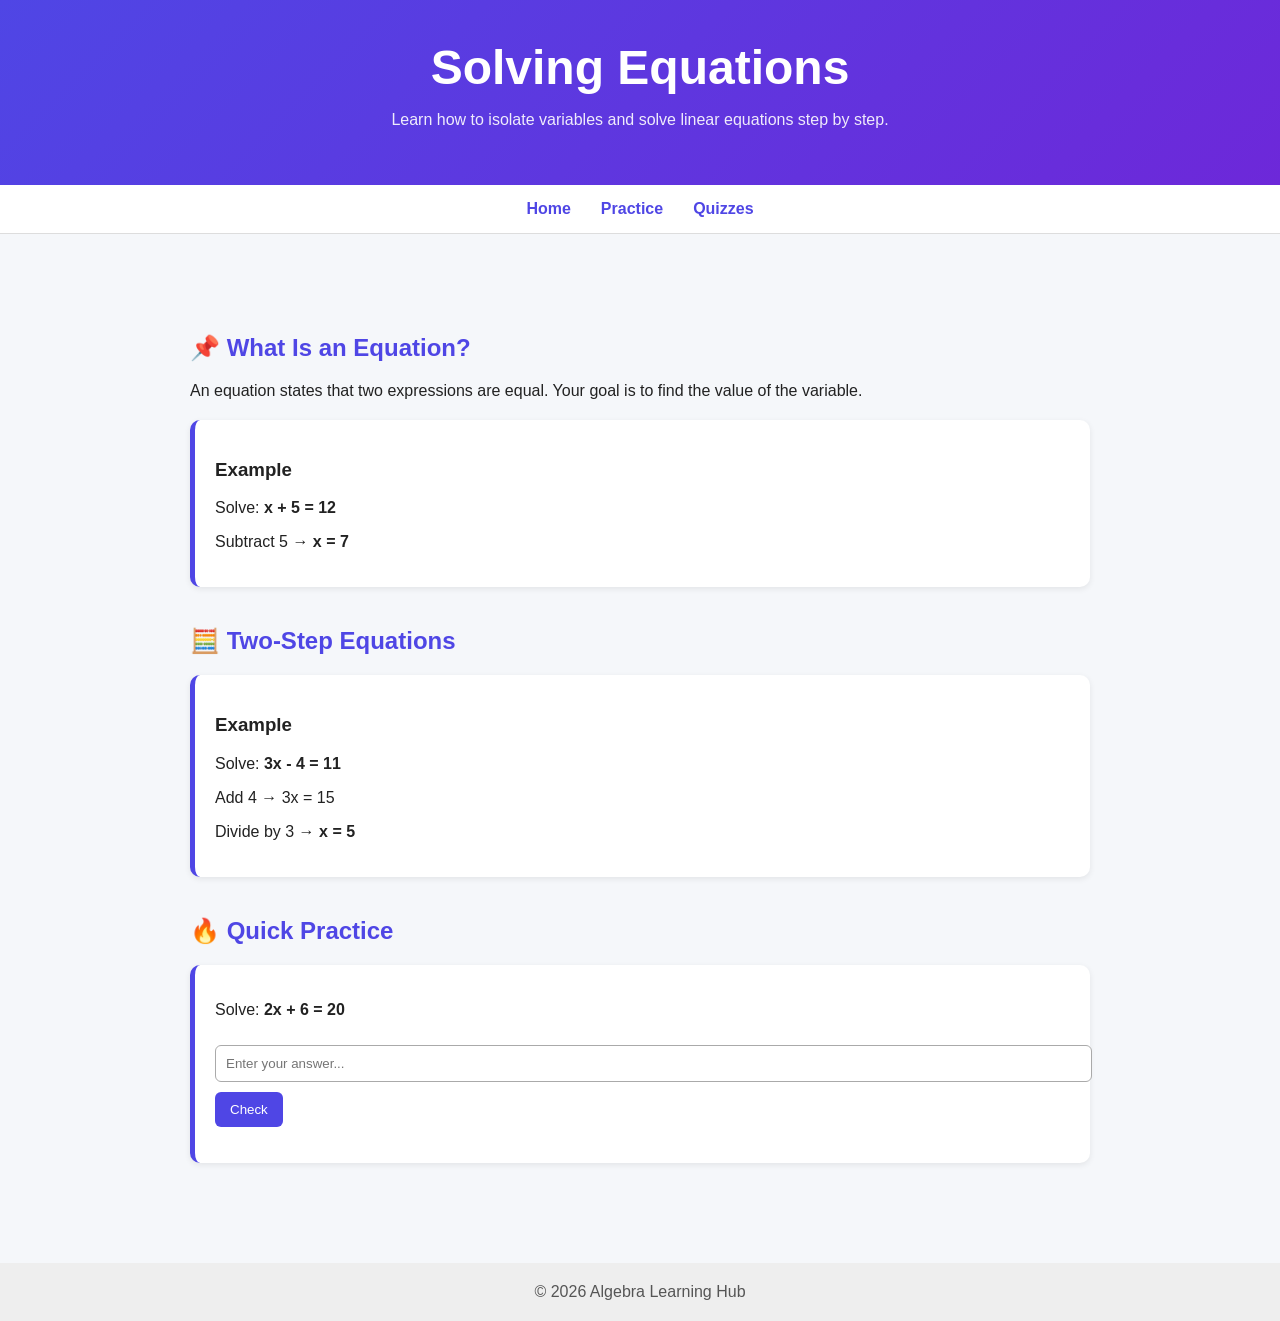
==== equations.html @ f6773b69 "Create equations.html" ====
<!DOCTYPE html>
<html lang="en">
<head>
    <meta charset="UTF-8">
    <meta name="viewport" content="width=device-width, initial-scale=1.0">
    <title>Solving Equations</title>
    <link rel="stylesheet" href="../style.css">
</head>

<body>

<header class="hero small-hero">
    <h1>Solving Equations</h1>
    <p>Learn how to isolate variables and solve linear equations step by step.</p>
</header>

<nav>
    <a href="../index.html">Home</a>
    <a href="../practice/practice.html">Practice</a>
    <a href="../practice/quizzes.html">Quizzes</a>
</nav>

<div class="container">

    <h2>📌 What Is an Equation?</h2>
    <p>An equation states that two expressions are equal. Your goal is to find the value of the variable.</p>

    <div class="example-box">
        <h3>Example</h3>
        <p>Solve: <strong>x + 5 = 12</strong></p>
        <p>Subtract 5 → <strong>x = 7</strong></p>
    </div>

    <h2>🧮 Two-Step Equations</h2>
    <div class="example-box">
        <h3>Example</h3>
        <p>Solve: <strong>3x - 4 = 11</strong></p>
        <p>Add 4 → 3x = 15</p>
        <p>Divide by 3 → <strong>x = 5</strong></p>
    </div>

    <h2>🔥 Quick Practice</h2>
    <div class="try-box">
        <p>Solve: <strong>2x + 6 = 20</strong></p>
        <input id="eq1" placeholder="Enter your answer...">
        <button class="btn" onclick="check('eq1', 7, 'eqr1')">Check</button>
        <p id="eqr1" class="result"></p>
    </div>

</div>

<footer>
    © 2026 Algebra Learning Hub
</footer>

<script src="../script.js"></script>
</body>
</html>
---- style.css ----
/* Global */
body {
    margin: 0;
    font-family: "Segoe UI", sans-serif;
    background: #f5f7fa;
    color: #222;
}

/* Header */
header {
    background: linear-gradient(135deg, #4f46e5, #6d28d9);
    padding: 40px 20px;
    text-align: center;
    color: white;
}

header h1 {
    margin: 0;
    font-size: 3rem;
}

header p {
    opacity: 0.9;
}

/* Navigation */
nav {
    background: white;
    padding: 15px 20px;
    display: flex;
    justify-content: center;
    gap: 30px;
    border-bottom: 1px solid #ddd;
}

nav a {
    text-decoration: none;
    color: #4f46e5;
    font-weight: bold;
}

/* Layout */
.container {
    max-width: 900px;
    margin: 40px auto;
    padding: 20px;
}

h2 {
    color: #4f46e5;
    margin-top: 40px;
}

/* Cards */
.example-box,
.try-box {
    background: white;
    padding: 20px;
    border-radius: 10px;
    margin: 20px 0;
    border-left: 5px solid #4f46e5;
    box-shadow: 0 2px 6px rgba(0,0,0,0.08);
}

/* Inputs */
.try-box input {
    width: 100%;
    padding: 10px;
    margin-top: 10px;
    border-radius: 6px;
    border: 1px solid #aaa;
}

/* Buttons */
.btn {
    margin-top: 10px;
    padding: 10px 15px;
    background: #4f46e5;
    color: white;
    border: none;
    border-radius: 6px;
    cursor: pointer;
}

.btn:hover {
    background: #4338ca;
}

/* Result text */
.result {
    font-weight: bold;
    margin-top: 10px;
}

/* Footer */
footer {
    margin-top: 60px;
    padding: 20px;
    text-align: center;
    background: #eee;
    color: #555;
}
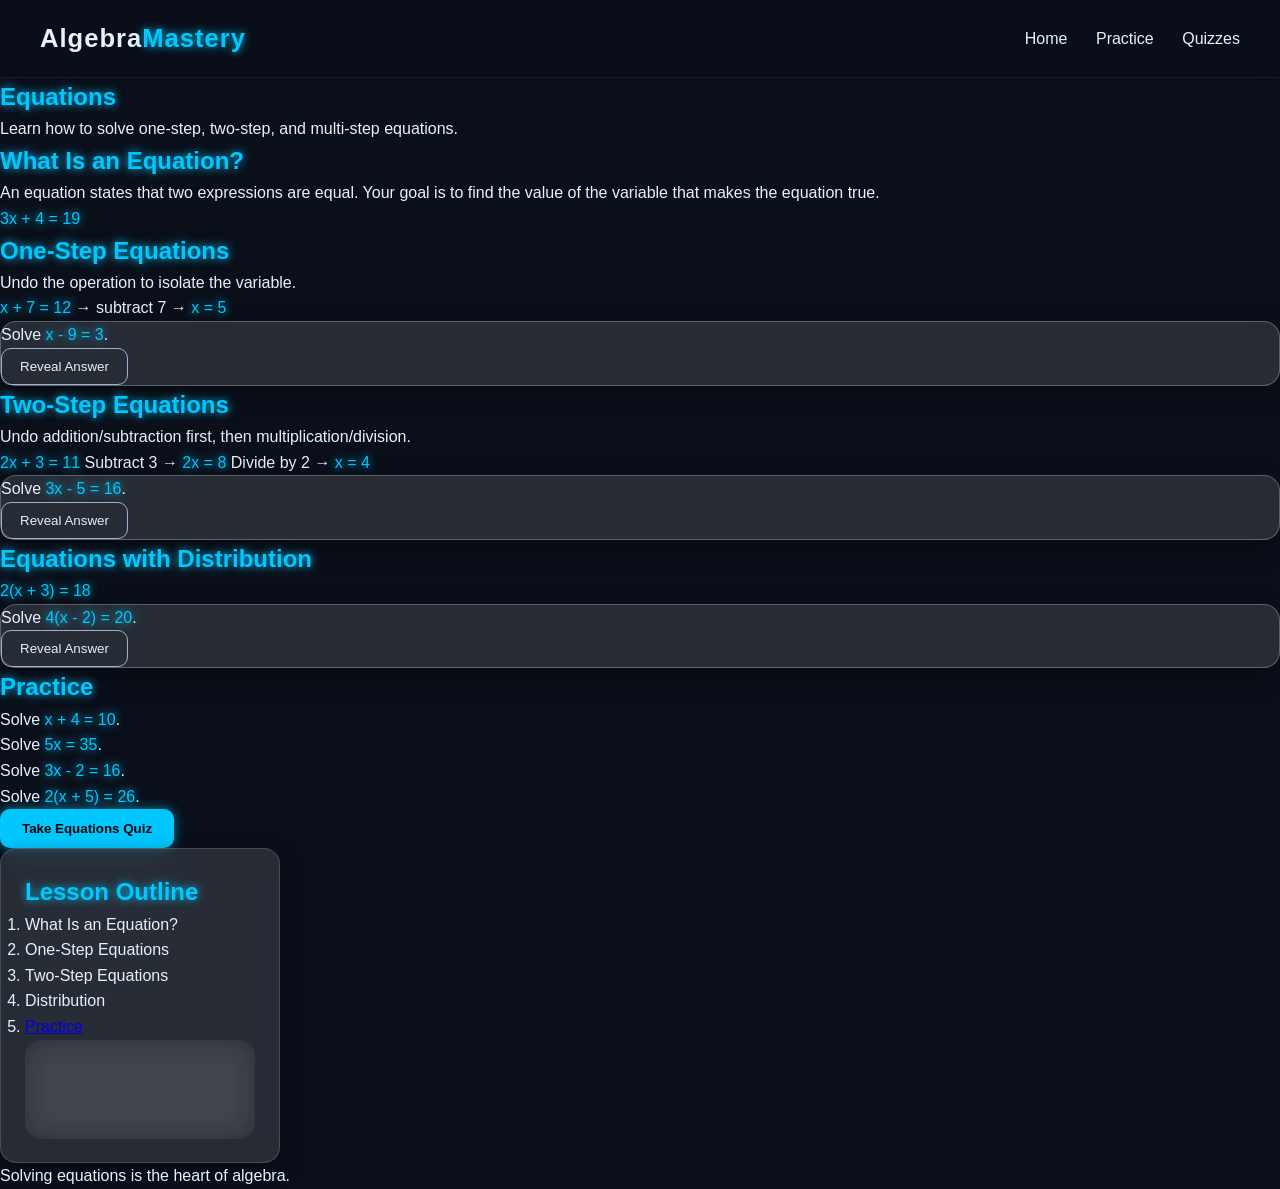
==== commit a1410153: "Update equations.html" ====
--- a/equations.html
+++ b/equations.html
@@ -3,56 +3,153 @@
 <head>
     <meta charset="UTF-8">
     <meta name="viewport" content="width=device-width, initial-scale=1.0">
-    <title>Solving Equations</title>
-    <link rel="stylesheet" href="../style.css">
+    <title>Algebra Mastery | Equations</title>
+    <link rel="stylesheet" href="style.css">
+    <script src="script.js" defer></script>
 </head>
 
 <body>
 
-<header class="hero small-hero">
-    <h1>Solving Equations</h1>
-    <p>Learn how to isolate variables and solve linear equations step by step.</p>
+<header class="top-nav fade-in">
+    <div class="logo">Algebra<span>Mastery</span></div>
+    <nav class="nav-links">
+        <a href="index.html">Home</a>
+        <a href="practice.html">Practice</a>
+        <a href="quizzes.html">Quizzes</a>
+    </nav>
 </header>
 
-<nav>
-    <a href="../index.html">Home</a>
-    <a href="../practice/practice.html">Practice</a>
-    <a href="../practice/quizzes.html">Quizzes</a>
-</nav>
+<main class="layout-two-column fade-in-up">
 
-<div class="container">
+    <!-- MAIN LESSON CONTENT -->
+    <section class="content-area">
 
-    <h2>📌 What Is an Equation?</h2>
-    <p>An equation states that two expressions are equal. Your goal is to find the value of the variable.</p>
+        <header class="section-header">
+            <h1 class="neon">Equations</h1>
+            <p>Learn how to solve one-step, two-step, and multi-step equations.</p>
+        </header>
 
-    <div class="example-box">
-        <h3>Example</h3>
-        <p>Solve: <strong>x + 5 = 12</strong></p>
-        <p>Subtract 5 → <strong>x = 7</strong></p>
-    </div>
+        <!-- SECTION 1 -->
+        <section class="lesson-section fade-in">
+            <h2 class="neon">What Is an Equation?</h2>
+            <p>
+                An equation states that two expressions are equal.  
+                Your goal is to find the value of the variable that makes the equation true.
+            </p>
 
-    <h2>🧮 Two-Step Equations</h2>
-    <div class="example-box">
-        <h3>Example</h3>
-        <p>Solve: <strong>3x - 4 = 11</strong></p>
-        <p>Add 4 → 3x = 15</p>
-        <p>Divide by 3 → <strong>x = 5</strong></p>
-    </div>
+            <p class="example">
+                <span class="neon">3x + 4 = 19</span>
+            </p>
+        </section>
 
-    <h2>🔥 Quick Practice</h2>
-    <div class="try-box">
-        <p>Solve: <strong>2x + 6 = 20</strong></p>
-        <input id="eq1" placeholder="Enter your answer...">
-        <button class="btn" onclick="check('eq1', 7, 'eqr1')">Check</button>
-        <p id="eqr1" class="result"></p>
-    </div>
+        <!-- SECTION 2 -->
+        <section class="lesson-section fade-in">
+            <h2 class="neon">One-Step Equations</h2>
+            <p>Undo the operation to isolate the variable.</p>
 
-</div>
+            <p class="example">
+                <span class="neon">x + 7 = 12</span> → subtract 7 → <span class="neon">x = 5</span>
+            </p>
 
-<footer>
-    © 2026 Algebra Learning Hub
+            <div class="interactive-example glass slide-up">
+                <p>Solve <span class="neon">x - 9 = 3</span>.</p>
+
+                <button class="btn-outline" data-reveal="eq-one-1">Reveal Answer</button>
+
+                <p id="eq-one-1" class="answer hidden">
+                    Add 9 to both sides → <span class="neon">x = 12</span>
+                </p>
+            </div>
+        </section>
+
+        <!-- SECTION 3 -->
+        <section class="lesson-section fade-in">
+            <h2 class="neon">Two-Step Equations</h2>
+            <p>Undo addition/subtraction first, then multiplication/division.</p>
+
+            <p class="example">
+                <span class="neon">2x + 3 = 11</span>  
+                Subtract 3 → <span class="neon">2x = 8</span>  
+                Divide by 2 → <span class="neon">x = 4</span>
+            </p>
+
+            <div class="interactive-example glass slide-up">
+                <p>Solve <span class="neon">3x - 5 = 16</span>.</p>
+
+                <button class="btn-outline" data-reveal="eq-two-1">Reveal Answer</button>
+
+                <p id="eq-two-1" class="answer hidden">
+                    Add 5 → <span class="neon">3x = 21</span><br>
+                    Divide by 3 → <span class="neon">x = 7</span>
+                </p>
+            </div>
+        </section>
+
+        <!-- SECTION 4 -->
+        <section class="lesson-section fade-in">
+            <h2 class="neon">Equations with Distribution</h2>
+
+            <p class="example">
+                <span class="neon">2(x + 3) = 18</span>
+            </p>
+
+            <div class="interactive-example glass slide-up">
+                <p>Solve <span class="neon">4(x - 2) = 20</span>.</p>
+
+                <button class="btn-outline" data-reveal="eq-dist-1">Reveal Answer</button>
+
+                <p id="eq-dist-1" class="answer hidden">
+                    Distribute: <span class="neon">4x - 8 = 20</span><br>
+                    Add 8 → <span class="neon">4x = 28</span><br>
+                    Divide by 4 → <span class="neon">x = 7</span>
+                </p>
+            </div>
+        </section>
+
+        <!-- PRACTICE -->
+        <section id="practice" class="lesson-section fade-in">
+            <h2 class="neon">Practice</h2>
+
+            <ol class="practice-list">
+                <li>Solve <span class="neon">x + 4 = 10</span>.</li>
+                <li>Solve <span class="neon">5x = 35</span>.</li>
+                <li>Solve <span class="neon">3x - 2 = 16</span>.</li>
+                <li>Solve <span class="neon">2(x + 5) = 26</span>.</li>
+            </ol>
+
+            <button class="btn-primary" onclick="location.href='quizzes.html'">
+                Take Equations Quiz
+            </button>
+        </section>
+
+    </section>
+
+    <!-- SIDEBAR -->
+    <aside class="sidebar glass slide-in-right">
+        <h2 class="neon">Lesson Outline</h2>
+
+        <ol class="outline-list">
+            <li>What Is an Equation?</li>
+            <li>One-Step Equations</li>
+            <li>Two-Step Equations</li>
+            <li>Distribution</li>
+            <li><a href="#practice">Practice</a></li>
+        </ol>
+
+        <div class="sidebar-card glass">
+            <h3>Next Topic</h3>
+            <p>Move on to Inequalities.</p>
+            <button class="btn-secondary" onclick="location.href='inequalities.html'">
+                Go to Inequalities
+            </button>
+        </div>
+    </aside>
+
+</main>
+
+<footer class="site-footer fade-in">
+    <p>Solving equations is the heart of algebra.</p>
 </footer>
 
-<script src="../script.js"></script>
 </body>
 </html>
--- a/style.css
+++ b/style.css
@@ -1,102 +1,340 @@
-/* Global */
+/* ============================================================
+   FUTURISTIC NEON + GLASSMORPHISM DESIGN SYSTEM
+   Electric Blue / Cyan Theme
+   Global Stylesheet for Algebra Mastery Platform
+   ============================================================ */
+
+/* ------------------------------
+   Root Variables
+------------------------------ */
+:root {
+    --bg-dark: #0a0f1a;
+    --bg-card: rgba(255, 255, 255, 0.08);
+    --bg-glass: rgba(255, 255, 255, 0.12);
+    --bg-glass-strong: rgba(255, 255, 255, 0.18);
+
+    --border-glass: rgba(255, 255, 255, 0.25);
+
+    --text-light: #e6f1ff;
+    --text-muted: #9bb3d1;
+
+    --neon-blue: #00c8ff;
+    --neon-cyan: #00eaff;
+    --neon-purple: #7a5cff;
+
+    --radius: 16px;
+    --radius-small: 10px;
+
+    --shadow-neon: 0 0 20px rgba(0, 200, 255, 0.4);
+    --shadow-card: 0 8px 25px rgba(0, 0, 0, 0.35);
+
+    --transition-fast: 0.25s ease;
+    --transition-medium: 0.45s ease;
+}
+
+/* ------------------------------
+   Global Reset
+------------------------------ */
+* {
+    margin: 0;
+    padding: 0;
+    box-sizing: border-box;
+}
+
+html {
+    scroll-behavior: smooth;
+}
+
 body {
-    margin: 0;
-    font-family: "Segoe UI", sans-serif;
-    background: #f5f7fa;
-    color: #222;
-}
-
-/* Header */
-header {
-    background: linear-gradient(135deg, #4f46e5, #6d28d9);
-    padding: 40px 20px;
-    text-align: center;
-    color: white;
-}
-
-header h1 {
-    margin: 0;
-    font-size: 3rem;
-}
-
-header p {
-    opacity: 0.9;
-}
-
-/* Navigation */
-nav {
-    background: white;
-    padding: 15px 20px;
+    background: var(--bg-dark);
+    color: var(--text-light);
+    font-family: "Inter", sans-serif;
+    line-height: 1.6;
+    overflow-x: hidden;
+}
+
+/* ------------------------------
+   Glassmorphism Utilities
+------------------------------ */
+.glass {
+    background: var(--bg-glass);
+    backdrop-filter: blur(14px);
+    border: 1px solid var(--border-glass);
+    border-radius: var(--radius);
+    box-shadow: var(--shadow-card);
+}
+
+.glass-strong {
+    background: var(--bg-glass-strong);
+    backdrop-filter: blur(20px);
+    border: 1px solid var(--border-glass);
+    border-radius: var(--radius);
+}
+
+/* ------------------------------
+   Neon Glow Utilities
+------------------------------ */
+.neon {
+    color: var(--neon-blue);
+    text-shadow: 0 0 10px var(--neon-blue);
+}
+
+.glow-border {
+    border: 1px solid var(--neon-blue);
+    box-shadow: 0 0 12px rgba(0, 200, 255, 0.5);
+}
+
+/* ------------------------------
+   Top Navigation
+------------------------------ */
+.top-nav {
+    position: sticky;
+    top: 0;
+    z-index: 1000;
+    padding: 18px 40px;
+    display: flex;
+    justify-content: space-between;
+    align-items: center;
+    background: rgba(10, 15, 26, 0.65);
+    backdrop-filter: blur(12px);
+    border-bottom: 1px solid rgba(255, 255, 255, 0.08);
+}
+
+.logo {
+    font-size: 1.6rem;
+    font-weight: 700;
+    letter-spacing: 1px;
+}
+
+.logo span {
+    color: var(--neon-blue);
+    text-shadow: 0 0 8px var(--neon-blue);
+}
+
+.nav-links a {
+    margin-left: 24px;
+    color: var(--text-light);
+    text-decoration: none;
+    font-weight: 500;
+    transition: var(--transition-fast);
+}
+
+.nav-links a:hover,
+.nav-links .active {
+    color: var(--neon-blue);
+    text-shadow: 0 0 8px var(--neon-blue);
+}
+
+/* ------------------------------
+   Buttons
+------------------------------ */
+.btn-primary {
+    background: var(--neon-blue);
+    color: #000;
+    padding: 12px 22px;
+    border-radius: var(--radius-small);
+    border: none;
+    cursor: pointer;
+    font-weight: 600;
+    transition: var(--transition-medium);
+    box-shadow: 0 0 12px rgba(0, 200, 255, 0.6);
+}
+
+.btn-primary:hover {
+    transform: translateY(-3px);
+    box-shadow: 0 0 18px rgba(0, 200, 255, 0.9);
+}
+
+.btn-secondary {
+    background: transparent;
+    border: 1px solid var(--neon-blue);
+    color: var(--neon-blue);
+    padding: 12px 22px;
+    border-radius: var(--radius-small);
+    cursor: pointer;
+    transition: var(--transition-medium);
+}
+
+.btn-secondary:hover {
+    background: var(--neon-blue);
+    color: #000;
+    box-shadow: 0 0 18px rgba(0, 200, 255, 0.9);
+}
+
+.btn-outline {
+    background: transparent;
+    border: 1px solid var(--text-muted);
+    color: var(--text-light);
+    padding: 10px 18px;
+    border-radius: var(--radius-small);
+    cursor: pointer;
+    transition: var(--transition-fast);
+}
+
+.btn-outline:hover {
+    border-color: var(--neon-blue);
+    color: var(--neon-blue);
+    text-shadow: 0 0 8px var(--neon-blue);
+}
+
+/* ------------------------------
+   Hero Section
+------------------------------ */
+.hero-section {
+    display: flex;
+    justify-content: space-between;
+    padding: 80px 60px;
+    gap: 40px;
+}
+
+.hero-title {
+    font-size: 3.2rem;
+    font-weight: 800;
+    margin-bottom: 20px;
+}
+
+.hero-subtitle {
+    font-size: 1.2rem;
+    color: var(--text-muted);
+    max-width: 550px;
+    margin-bottom: 30px;
+}
+
+.hero-actions {
+    display: flex;
+    gap: 20px;
+    margin-bottom: 30px;
+}
+
+.hero-meta span {
+    margin-right: 20px;
+    color: var(--neon-blue);
+}
+
+/* ------------------------------
+   Cards & Grids
+------------------------------ */
+.topics-grid,
+.practice-grid,
+.quiz-grid,
+.concept-grid,
+.steps-grid,
+.testimonial-grid {
+    display: grid;
+    gap: 28px;
+    grid-template-columns: repeat(auto-fit, minmax(260px, 1fr));
+}
+
+.topic-card,
+.practice-card,
+.quiz-card,
+.concept-card,
+.step-card,
+.testimonial-card {
+    padding: 24px;
+    border-radius: var(--radius);
+    background: var(--bg-card);
+    backdrop-filter: blur(12px);
+    border: 1px solid rgba(255, 255, 255, 0.12);
+    transition: var(--transition-medium);
+}
+
+.topic-card:hover,
+.practice-card:hover,
+.quiz-card:hover {
+    transform: translateY(-6px);
+    box-shadow: var(--shadow-neon);
+    border-color: var(--neon-blue);
+}
+
+/* ------------------------------
+   Sidebar
+------------------------------ */
+.sidebar {
+    width: 280px;
+    padding: 24px;
+    background: var(--bg-glass);
+    border-radius: var(--radius);
+    backdrop-filter: blur(14px);
+    border: 1px solid rgba(255, 255, 255, 0.15);
+}
+
+/* ------------------------------
+   Animations
+------------------------------ */
+.fade-in {
+    opacity: 0;
+    transform: translateY(10px);
+    animation: fadeIn 0.8s forwards;
+}
+
+.fade-in-up {
+    opacity: 0;
+    transform: translateY(20px);
+    animation: fadeUp 0.9s forwards;
+}
+
+.slide-up {
+    opacity: 0;
+    transform: translateY(30px);
+    animation: slideUp 0.9s forwards;
+}
+
+.slide-in-right {
+    opacity: 0;
+    transform: translateX(40px);
+    animation: slideRight 1s forwards;
+}
+
+.stagger > * {
+    opacity: 0;
+    animation: fadeUp 0.8s forwards;
+}
+
+.stagger > *:nth-child(1) { animation-delay: 0.1s; }
+.stagger > *:nth-child(2) { animation-delay: 0.2s; }
+.stagger > *:nth-child(3) { animation-delay: 0.3s; }
+.stagger > *:nth-child(4) { animation-delay: 0.4s; }
+.stagger > *:nth-child(5) { animation-delay: 0.5s; }
+
+@keyframes fadeIn {
+    to { opacity: 1; transform: translateY(0); }
+}
+
+@keyframes fadeUp {
+    to { opacity: 1; transform: translateY(0); }
+}
+
+@keyframes slideUp {
+    to { opacity: 1; transform: translateY(0); }
+}
+
+@keyframes slideRight {
+    to { opacity: 1; transform: translateX(0); }
+}
+
+/* ------------------------------
+   Quiz Modal
+------------------------------ */
+.quiz-overlay {
+    position: fixed;
+    inset: 0;
+    background: rgba(0, 0, 0, 0.65);
+    backdrop-filter: blur(10px);
     display: flex;
     justify-content: center;
-    gap: 30px;
-    border-bottom: 1px solid #ddd;
-}
-
-nav a {
-    text-decoration: none;
-    color: #4f46e5;
-    font-weight: bold;
-}
-
-/* Layout */
-.container {
-    max-width: 900px;
-    margin: 40px auto;
-    padding: 20px;
-}
-
-h2 {
-    color: #4f46e5;
-    margin-top: 40px;
-}
-
-/* Cards */
-.example-box,
-.try-box {
-    background: white;
-    padding: 20px;
-    border-radius: 10px;
-    margin: 20px 0;
-    border-left: 5px solid #4f46e5;
-    box-shadow: 0 2px 6px rgba(0,0,0,0.08);
-}
-
-/* Inputs */
-.try-box input {
-    width: 100%;
-    padding: 10px;
-    margin-top: 10px;
-    border-radius: 6px;
-    border: 1px solid #aaa;
-}
-
-/* Buttons */
-.btn {
-    margin-top: 10px;
-    padding: 10px 15px;
-    background: #4f46e5;
-    color: white;
-    border: none;
-    border-radius: 6px;
-    cursor: pointer;
-}
-
-.btn:hover {
-    background: #4338ca;
-}
-
-/* Result text */
-.result {
-    font-weight: bold;
-    margin-top: 10px;
-}
-
-/* Footer */
-footer {
-    margin-top: 60px;
-    padding: 20px;
-    text-align: center;
-    background: #eee;
-    color: #555;
-}
+    align-items: center;
+}
+
+.quiz-modal {
+    width: 600px;
+    padding: 30px;
+    border-radius: var(--radius);
+    background: var(--bg-glass-strong);
+    border: 1px solid var(--neon-blue);
+    box-shadow: var(--shadow-neon);
+}
+
+.hidden {
+    display: none;
+}
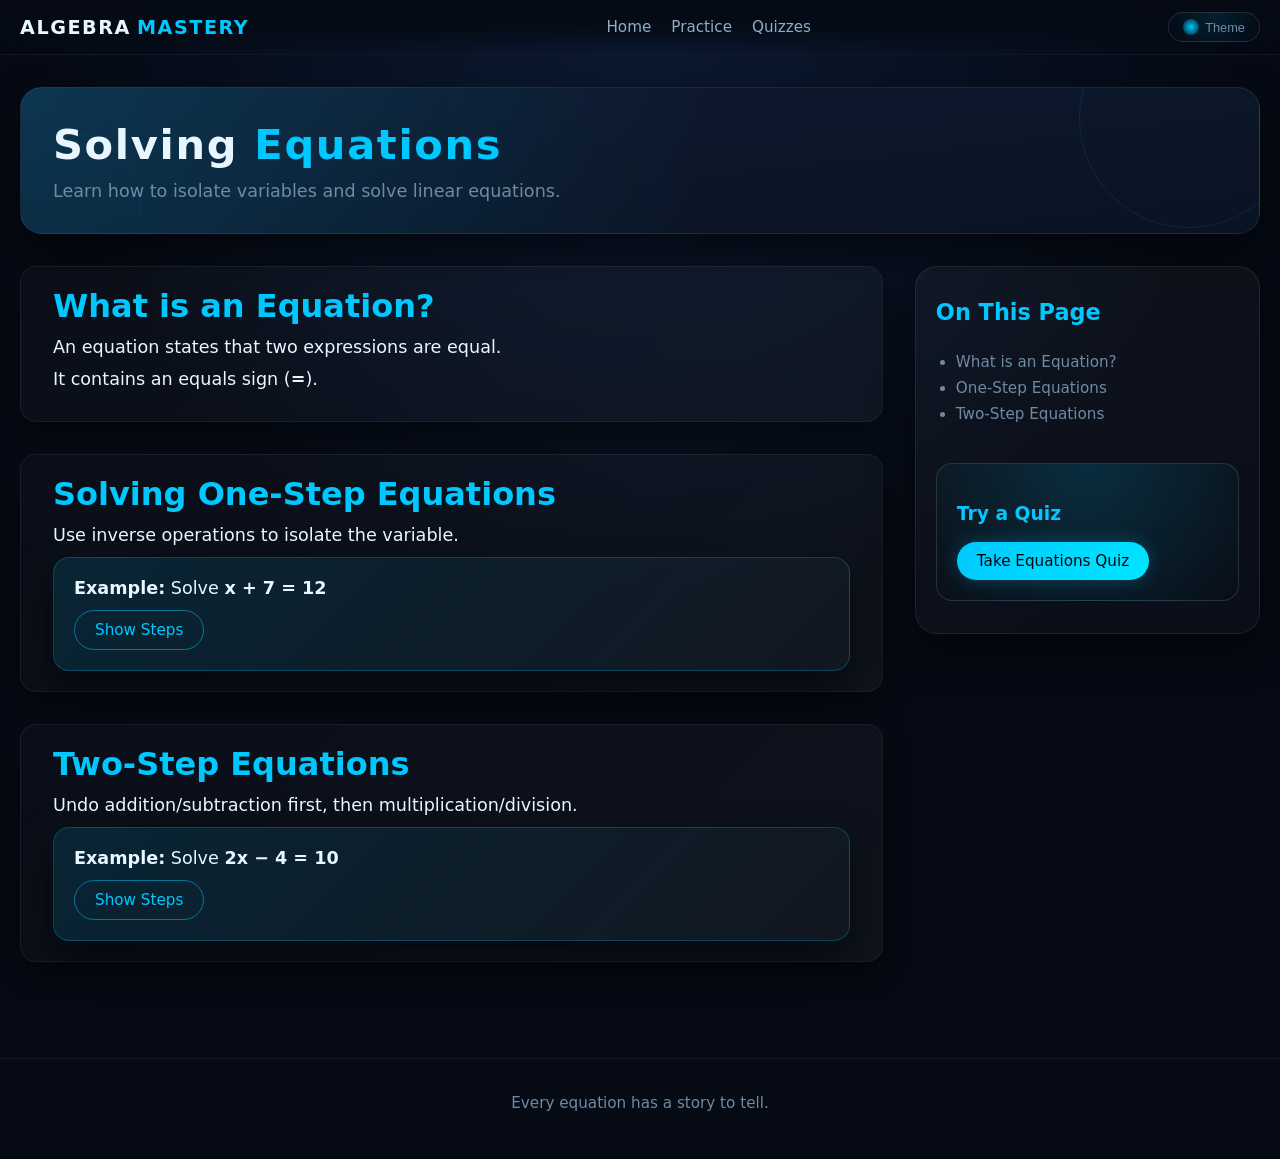
==== commit a125390c: "Update equations.html" ====
--- a/equations.html
+++ b/equations.html
@@ -1,155 +1,106 @@
 <!DOCTYPE html>
 <html lang="en">
 <head>
-    <meta charset="UTF-8">
-    <meta name="viewport" content="width=device-width, initial-scale=1.0">
-    <title>Algebra Mastery | Equations</title>
-    <link rel="stylesheet" href="style.css">
+    <meta charset="UTF-8" />
+    <meta name="viewport" content="width=device-width, initial-scale=1.0" />
+    <title>Equations | Algebra Mastery</title>
+    <link rel="stylesheet" href="style.css" />
     <script src="script.js" defer></script>
 </head>
 
 <body>
 
-<header class="top-nav fade-in">
-    <div class="logo">Algebra<span>Mastery</span></div>
-    <nav class="nav-links">
-        <a href="index.html">Home</a>
-        <a href="practice.html">Practice</a>
-        <a href="quizzes.html">Quizzes</a>
-    </nav>
+<header class="top-nav">
+    <div class="top-nav-inner">
+        <div class="logo">Algebra<span>Mastery</span></div>
+
+        <nav class="nav-links">
+            <a href="index.html">Home</a>
+            <a href="practice.html">Practice</a>
+            <a href="quizzes.html">Quizzes</a>
+        </nav>
+
+        <button class="theme-toggle">
+            <span class="theme-toggle-icon"></span>
+            Theme
+        </button>
+    </div>
 </header>
 
-<main class="layout-two-column fade-in-up">
+<div class="page-shell fade-in-up">
 
-    <!-- MAIN LESSON CONTENT -->
-    <section class="content-area">
+    <header class="section-header">
+        <h1>Solving <span class="neon">Equations</span></h1>
+        <p>Learn how to isolate variables and solve linear equations.</p>
+    </header>
 
-        <header class="section-header">
-            <h1 class="neon">Equations</h1>
-            <p>Learn how to solve one-step, two-step, and multi-step equations.</p>
-        </header>
+    <div class="layout-two-column">
 
-        <!-- SECTION 1 -->
-        <section class="lesson-section fade-in">
-            <h2 class="neon">What Is an Equation?</h2>
-            <p>
-                An equation states that two expressions are equal.  
-                Your goal is to find the value of the variable that makes the equation true.
-            </p>
+        <section class="content-area">
 
-            <p class="example">
-                <span class="neon">3x + 4 = 19</span>
-            </p>
+            <section class="lesson-section fade-in">
+                <h2 class="neon">What is an Equation?</h2>
+                <p>An equation states that two expressions are equal.</p>
+                <p>It contains an equals sign (<strong>=</strong>).</p>
+            </section>
+
+            <section class="lesson-section fade-in">
+                <h2 class="neon">Solving One‑Step Equations</h2>
+                <p>Use inverse operations to isolate the variable.</p>
+
+                <div class="interactive-example">
+                    <p><strong>Example:</strong> Solve <strong>x + 7 = 12</strong></p>
+                    <button class="btn-secondary" data-reveal="eq1">Show Steps</button>
+                    <p id="eq1" class="answer hidden">Subtract 7 → x = <strong>5</strong></p>
+                </div>
+            </section>
+
+            <section class="lesson-section fade-in">
+                <h2 class="neon">Two‑Step Equations</h2>
+                <p>Undo addition/subtraction first, then multiplication/division.</p>
+
+                <div class="interactive-example">
+                    <p><strong>Example:</strong> Solve <strong>2x − 4 = 10</strong></p>
+                    <button class="btn-secondary" data-reveal="eq2">Show Steps</button>
+                    <p id="eq2" class="answer hidden">Add 4 → 2x = 14 → divide by 2 → x = <strong>7</strong></p>
+                </div>
+            </section>
+
         </section>
 
-        <!-- SECTION 2 -->
-        <section class="lesson-section fade-in">
-            <h2 class="neon">One-Step Equations</h2>
-            <p>Undo the operation to isolate the variable.</p>
+        <aside class="sidebar slide-in-right">
+            <h2 class="neon">On This Page</h2>
+            <ul class="outline-list">
+                <li>What is an Equation?</li>
+                <li>One‑Step Equations</li>
+                <li>Two‑Step Equations</li>
+            </ul>
 
-            <p class="example">
-                <span class="neon">x + 7 = 12</span> → subtract 7 → <span class="neon">x = 5</span>
-            </p>
+            <div class="sidebar-card">
+                <h3 class="neon">Try a Quiz</h3>
+                <button class="btn-primary" onclick="quizEngine.startQuiz('equations')">
+                    Take Equations Quiz
+                </button>
+            </div>
+        </aside>
 
-            <div class="interactive-example glass slide-up">
-                <p>Solve <span class="neon">x - 9 = 3</span>.</p>
+    </div>
 
-                <button class="btn-outline" data-reveal="eq-one-1">Reveal Answer</button>
+</div>
 
-                <p id="eq-one-1" class="answer hidden">
-                    Add 9 to both sides → <span class="neon">x = 12</span>
-                </p>
-            </div>
-        </section>
+<footer class="site-footer">
+    <p>Every equation has a story to tell.</p>
+</footer>
 
-        <!-- SECTION 3 -->
-        <section class="lesson-section fade-in">
-            <h2 class="neon">Two-Step Equations</h2>
-            <p>Undo addition/subtraction first, then multiplication/division.</p>
-
-            <p class="example">
-                <span class="neon">2x + 3 = 11</span>  
-                Subtract 3 → <span class="neon">2x = 8</span>  
-                Divide by 2 → <span class="neon">x = 4</span>
-            </p>
-
-            <div class="interactive-example glass slide-up">
-                <p>Solve <span class="neon">3x - 5 = 16</span>.</p>
-
-                <button class="btn-outline" data-reveal="eq-two-1">Reveal Answer</button>
-
-                <p id="eq-two-1" class="answer hidden">
-                    Add 5 → <span class="neon">3x = 21</span><br>
-                    Divide by 3 → <span class="neon">x = 7</span>
-                </p>
-            </div>
-        </section>
-
-        <!-- SECTION 4 -->
-        <section class="lesson-section fade-in">
-            <h2 class="neon">Equations with Distribution</h2>
-
-            <p class="example">
-                <span class="neon">2(x + 3) = 18</span>
-            </p>
-
-            <div class="interactive-example glass slide-up">
-                <p>Solve <span class="neon">4(x - 2) = 20</span>.</p>
-
-                <button class="btn-outline" data-reveal="eq-dist-1">Reveal Answer</button>
-
-                <p id="eq-dist-1" class="answer hidden">
-                    Distribute: <span class="neon">4x - 8 = 20</span><br>
-                    Add 8 → <span class="neon">4x = 28</span><br>
-                    Divide by 4 → <span class="neon">x = 7</span>
-                </p>
-            </div>
-        </section>
-
-        <!-- PRACTICE -->
-        <section id="practice" class="lesson-section fade-in">
-            <h2 class="neon">Practice</h2>
-
-            <ol class="practice-list">
-                <li>Solve <span class="neon">x + 4 = 10</span>.</li>
-                <li>Solve <span class="neon">5x = 35</span>.</li>
-                <li>Solve <span class="neon">3x - 2 = 16</span>.</li>
-                <li>Solve <span class="neon">2(x + 5) = 26</span>.</li>
-            </ol>
-
-            <button class="btn-primary" onclick="location.href='quizzes.html'">
-                Take Equations Quiz
-            </button>
-        </section>
-
-    </section>
-
-    <!-- SIDEBAR -->
-    <aside class="sidebar glass slide-in-right">
-        <h2 class="neon">Lesson Outline</h2>
-
-        <ol class="outline-list">
-            <li>What Is an Equation?</li>
-            <li>One-Step Equations</li>
-            <li>Two-Step Equations</li>
-            <li>Distribution</li>
-            <li><a href="#practice">Practice</a></li>
-        </ol>
-
-        <div class="sidebar-card glass">
-            <h3>Next Topic</h3>
-            <p>Move on to Inequalities.</p>
-            <button class="btn-secondary" onclick="location.href='inequalities.html'">
-                Go to Inequalities
-            </button>
+<div class="modal-backdrop">
+    <div class="modal">
+        <div class="modal-header">
+            <h3 class="modal-title">Quiz</h3>
+            <button class="modal-close">✕</button>
         </div>
-    </aside>
-
-</main>
-
-<footer class="site-footer fade-in">
-    <p>Solving equations is the heart of algebra.</p>
-</footer>
+        <div class="modal-body"></div>
+    </div>
+</div>
 
 </body>
 </html>
--- a/style.css
+++ b/style.css
@@ -1,43 +1,94 @@
-/* ============================================================
-   FUTURISTIC NEON + GLASSMORPHISM DESIGN SYSTEM
-   Electric Blue / Cyan Theme
-   Global Stylesheet for Algebra Mastery Platform
-   ============================================================ */
-
-/* ------------------------------
-   Root Variables
+/* =========================================================
+   Algebra Mastery – Futuristic Dual-Theme Design System
+   - Dark mode default
+   - Light mode via .theme-light on <body>
+   - Fixed-width layout
+   - Subtle neon glow
+   ========================================================= */
+
+/* ------------------------------
+   Root Tokens
 ------------------------------ */
 :root {
-    --bg-dark: #0a0f1a;
-    --bg-card: rgba(255, 255, 255, 0.08);
-    --bg-glass: rgba(255, 255, 255, 0.12);
-    --bg-glass-strong: rgba(255, 255, 255, 0.18);
-
-    --border-glass: rgba(255, 255, 255, 0.25);
-
-    --text-light: #e6f1ff;
-    --text-muted: #9bb3d1;
-
-    --neon-blue: #00c8ff;
-    --neon-cyan: #00eaff;
-    --neon-purple: #7a5cff;
-
-    --radius: 16px;
-    --radius-small: 10px;
-
-    --shadow-neon: 0 0 20px rgba(0, 200, 255, 0.4);
-    --shadow-card: 0 8px 25px rgba(0, 0, 0, 0.35);
-
-    --transition-fast: 0.25s ease;
-    --transition-medium: 0.45s ease;
-}
-
-/* ------------------------------
-   Global Reset
------------------------------- */
-* {
-    margin: 0;
-    padding: 0;
+    /* Layout */
+    --max-width: 1280px;
+    --radius-sm: 10px;
+    --radius-md: 16px;
+    --radius-lg: 22px;
+    --border-subtle: 1px solid rgba(255, 255, 255, 0.08);
+
+    /* Spacing scale */
+    --space-2xs: 4px;
+    --space-xs: 8px;
+    --space-sm: 12px;
+    --space-md: 20px;
+    --space-lg: 32px;
+    --space-xl: 48px;
+    --space-2xl: 72px;
+
+    /* Typography scale */
+    --text-2xl: 2.6rem;
+    --text-xl: 2rem;
+    --text-lg: 1.4rem;
+    --text-md: 1.1rem;
+    --text-sm: 0.95rem;
+
+    --font-sans: system-ui, -apple-system, BlinkMacSystemFont, "SF Pro Text",
+        "Segoe UI", sans-serif;
+
+    /* Dark theme (default) */
+    --bg-main: #050a14;
+    --bg-elevated: #0a1324;
+    --bg-soft: #0f1a30;
+
+    --glass-1: rgba(255, 255, 255, 0.06);
+    --glass-2: rgba(255, 255, 255, 0.12);
+
+    --neon-primary: #00c8ff;
+    --neon-secondary: #00e5ff;
+
+    --text-primary: #e8f7ff;
+    --text-muted: #8faec4;
+    --text-soft: #6f8aa4;
+
+    --border-glass: rgba(255, 255, 255, 0.16);
+
+    --shadow-soft: 0 18px 40px rgba(0, 0, 0, 0.55);
+    --shadow-subtle-neon: 0 0 18px rgba(0, 200, 255, 0.25);
+
+    /* Transitions */
+    --transition-fast: 150ms ease-out;
+    --transition-med: 220ms ease-out;
+    --transition-slow: 320ms ease-out;
+}
+
+/* ------------------------------
+   Light Theme Override
+------------------------------ */
+body.theme-light {
+    --bg-main: #f6fbff;
+    --bg-elevated: #ffffff;
+    --bg-soft: #edf4ff;
+
+    --glass-1: rgba(0, 0, 0, 0.04);
+    --glass-2: rgba(0, 0, 0, 0.08);
+
+    --text-primary: #0a1a2f;
+    --text-muted: #5c7a99;
+    --text-soft: #7a93b0;
+
+    --border-glass: rgba(0, 0, 0, 0.08);
+
+    --shadow-soft: 0 18px 40px rgba(0, 0, 0, 0.12);
+    --shadow-subtle-neon: 0 0 16px rgba(0, 200, 255, 0.18);
+}
+
+/* ------------------------------
+   Global Reset & Base
+------------------------------ */
+*,
+*::before,
+*::after {
     box-sizing: border-box;
 }
 
@@ -46,42 +97,56 @@
 }
 
 body {
-    background: var(--bg-dark);
-    color: var(--text-light);
-    font-family: "Inter", sans-serif;
-    line-height: 1.6;
-    overflow-x: hidden;
-}
-
-/* ------------------------------
-   Glassmorphism Utilities
------------------------------- */
-.glass {
-    background: var(--bg-glass);
-    backdrop-filter: blur(14px);
-    border: 1px solid var(--border-glass);
-    border-radius: var(--radius);
-    box-shadow: var(--shadow-card);
-}
-
-.glass-strong {
-    background: var(--bg-glass-strong);
-    backdrop-filter: blur(20px);
-    border: 1px solid var(--border-glass);
-    border-radius: var(--radius);
-}
-
-/* ------------------------------
-   Neon Glow Utilities
------------------------------- */
-.neon {
-    color: var(--neon-blue);
-    text-shadow: 0 0 10px var(--neon-blue);
-}
-
-.glow-border {
-    border: 1px solid var(--neon-blue);
-    box-shadow: 0 0 12px rgba(0, 200, 255, 0.5);
+    margin: 0;
+    min-height: 100vh;
+    font-family: var(--font-sans);
+    background: radial-gradient(circle at top, #0b1a33 0, var(--bg-main) 45%);
+    color: var(--text-primary);
+    -webkit-font-smoothing: antialiased;
+}
+
+/* Scrollbar (subtle) */
+body::-webkit-scrollbar {
+    width: 8px;
+}
+body::-webkit-scrollbar-track {
+    background: transparent;
+}
+body::-webkit-scrollbar-thumb {
+    background: linear-gradient(var(--neon-primary), var(--neon-secondary));
+    border-radius: 999px;
+}
+
+/* Links */
+a {
+    color: var(--neon-primary);
+    text-decoration: none;
+    transition: color var(--transition-fast), opacity var(--transition-fast);
+}
+a:hover {
+    color: var(--neon-secondary);
+}
+
+/* ------------------------------
+   Layout Containers
+------------------------------ */
+.page-shell {
+    max-width: var(--max-width);
+    margin: 0 auto;
+    padding: var(--space-lg) var(--space-md) var(--space-xl);
+}
+
+.layout-two-column {
+    display: grid;
+    grid-template-columns: minmax(0, 3fr) minmax(260px, 1.2fr);
+    gap: var(--space-lg);
+    align-items: flex-start;
+}
+
+@media (max-width: 960px) {
+    .layout-two-column {
+        grid-template-columns: minmax(0, 1fr);
+    }
 }
 
 /* ------------------------------
@@ -90,173 +155,411 @@
 .top-nav {
     position: sticky;
     top: 0;
-    z-index: 1000;
-    padding: 18px 40px;
+    z-index: 40;
+    backdrop-filter: blur(18px);
+    background: linear-gradient(
+        to bottom,
+        rgba(5, 10, 20, 0.96),
+        rgba(5, 10, 20, 0.88),
+        transparent
+    );
+    border-bottom: 1px solid rgba(255, 255, 255, 0.06);
+}
+
+.top-nav-inner {
+    max-width: var(--max-width);
+    margin: 0 auto;
+    padding: var(--space-sm) var(--space-md);
+    display: flex;
+    align-items: center;
+    justify-content: space-between;
+    gap: var(--space-md);
+}
+
+.logo {
+    font-size: 1.2rem;
+    font-weight: 600;
+    letter-spacing: 0.08em;
+    text-transform: uppercase;
+    color: var(--text-primary);
+    display: flex;
+    align-items: center;
+    gap: 6px;
+}
+.logo span {
+    color: var(--neon-primary);
+}
+
+.nav-links {
+    display: flex;
+    align-items: center;
+    gap: var(--space-md);
+    font-size: var(--text-sm);
+}
+.nav-links a {
+    color: var(--text-muted);
+    padding: 6px 0;
+    position: relative;
+}
+.nav-links a::after {
+    content: "";
+    position: absolute;
+    left: 0;
+    bottom: -4px;
+    width: 0;
+    height: 2px;
+    border-radius: 999px;
+    background: linear-gradient(
+        90deg,
+        var(--neon-primary),
+        var(--neon-secondary)
+    );
+    transition: width var(--transition-med);
+}
+.nav-links a:hover {
+    color: var(--text-primary);
+}
+.nav-links a:hover::after {
+    width: 100%;
+}
+
+/* Theme toggle button */
+.theme-toggle {
+    border-radius: 999px;
+    border: 1px solid rgba(255, 255, 255, 0.12);
+    background: radial-gradient(circle at top, rgba(0, 200, 255, 0.12), transparent);
+    color: var(--text-soft);
+    padding: 6px 14px;
+    font-size: 0.8rem;
+    display: inline-flex;
+    align-items: center;
+    gap: 6px;
+    cursor: pointer;
+    transition: background var(--transition-fast), border-color var(--transition-fast),
+        transform var(--transition-fast), box-shadow var(--transition-fast);
+}
+.theme-toggle-icon {
+    width: 16px;
+    height: 16px;
+    border-radius: 999px;
+    background: radial-gradient(circle, var(--neon-primary), transparent);
+}
+.theme-toggle:hover {
+    border-color: var(--neon-primary);
+    box-shadow: var(--shadow-subtle-neon);
+    transform: translateY(-1px);
+}
+
+/* ------------------------------
+   Hero / Section Header
+------------------------------ */
+.section-header {
+    margin-bottom: var(--space-lg);
+    padding: var(--space-lg);
+    border-radius: var(--radius-lg);
+    background:
+        radial-gradient(circle at top left, rgba(0, 200, 255, 0.16), transparent 55%),
+        linear-gradient(to bottom right, var(--bg-soft), var(--bg-elevated));
+    border: 1px solid rgba(255, 255, 255, 0.08);
+    box-shadow: var(--shadow-soft);
+    position: relative;
+    overflow: hidden;
+}
+
+.section-header::before {
+    content: "";
+    position: absolute;
+    width: 220px;
+    height: 220px;
+    border-radius: 50%;
+    border: 1px solid rgba(0, 200, 255, 0.18);
+    top: -80px;
+    right: -40px;
+    opacity: 0.6;
+}
+
+.section-header::after {
+    content: "";
+    position: absolute;
+    width: 140px;
+    height: 140px;
+    border-radius: 50%;
+    border: 1px dashed rgba(0, 229, 255, 0.18);
+    bottom: -40px;
+    left: -20px;
+    opacity: 0.5;
+}
+
+.section-header h1 {
+    font-size: var(--text-2xl);
+    margin: 0 0 var(--space-sm);
+    letter-spacing: 0.04em;
+}
+.section-header p {
+    margin: 0;
+    max-width: 560px;
+    color: var(--text-soft);
+    font-size: var(--text-md);
+}
+
+/* Neon text accent */
+.neon {
+    color: var(--neon-primary);
+}
+
+/* ------------------------------
+   Content Area & Sections
+------------------------------ */
+.content-area {
+    display: flex;
+    flex-direction: column;
+    gap: var(--space-lg);
+}
+
+.lesson-section {
+    padding: var(--space-md) var(--space-lg);
+    border-radius: var(--radius-md);
+    background: linear-gradient(
+        135deg,
+        rgba(255, 255, 255, 0.02),
+        rgba(255, 255, 255, 0.04)
+    );
+    border: 1px solid rgba(255, 255, 255, 0.06);
+    box-shadow: 0 12px 30px rgba(0, 0, 0, 0.45);
+}
+
+.lesson-section h2 {
+    font-size: var(--text-xl);
+    margin: 0 0 var(--space-sm);
+}
+.lesson-section p {
+    margin: 0 0 var(--space-sm);
+    font-size: var(--text-md);
+    color: var(--text-primary);
+}
+.lesson-section ul,
+.lesson-section ol {
+    margin: 0 0 var(--space-sm) var(--space-md);
+    padding-left: var(--space-md);
+    color: var(--text-soft);
+    font-size: var(--text-md);
+}
+
+/* Example text */
+.example {
+    margin-top: var(--space-xs);
+    padding: var(--space-sm) var(--space-md);
+    border-radius: var(--radius-sm);
+    background: radial-gradient(circle at left, rgba(0, 200, 255, 0.18), transparent);
+    border: 1px solid rgba(255, 255, 255, 0.08);
+    font-size: var(--text-md);
+}
+
+/* Practice list */
+.practice-list {
+    margin: var(--space-sm) 0 var(--space-md);
+    padding-left: var(--space-md);
+    color: var(--text-soft);
+    font-size: var(--text-md);
+}
+.practice-list li {
+    margin-bottom: var(--space-xs);
+}
+
+/* ------------------------------
+   Sidebar
+------------------------------ */
+.sidebar {
+    position: sticky;
+    top: 84px;
+    border-radius: var(--radius-lg);
+    background: linear-gradient(
+        145deg,
+        rgba(255, 255, 255, 0.04),
+        rgba(255, 255, 255, 0.02)
+    );
+    border: 1px solid rgba(255, 255, 255, 0.08);
+    box-shadow: var(--shadow-soft);
+    padding: var(--space-lg) var(--space-md);
+    display: flex;
+    flex-direction: column;
+    gap: var(--space-md);
+}
+
+.sidebar h2 {
+    font-size: var(--text-lg);
+    margin: 0 0 var(--space-xs);
+}
+
+.outline-list {
+    margin: 0;
+    padding-left: var(--space-md);
+    color: var(--text-soft);
+    font-size: var(--text-sm);
+}
+.outline-list li {
+    margin-bottom: var(--space-xs);
+}
+.outline-list a {
+    color: var(--text-soft);
+}
+.outline-list a:hover {
+    color: var(--neon-primary);
+}
+
+.sidebar-card {
+    margin-top: var(--space-sm);
+    padding: var(--space-md);
+    border-radius: var(--radius-md);
+    background: radial-gradient(circle at top, rgba(0, 200, 255, 0.16), transparent);
+    border: 1px solid rgba(255, 255, 255, 0.12);
+}
+
+/* ------------------------------
+   Buttons
+------------------------------ */
+.btn-primary,
+.btn-secondary,
+.btn-outline {
+    font-family: inherit;
+    font-size: var(--text-sm);
+    border-radius: 999px;
+    padding: 10px 20px;
+    border: none;
+    cursor: pointer;
+    display: inline-flex;
+    align-items: center;
+    justify-content: center;
+    gap: 8px;
+    transition:
+        background var(--transition-med),
+        color var(--transition-med),
+        box-shadow var(--transition-med),
+        transform var(--transition-fast),
+        border-color var(--transition-med);
+}
+
+/* Primary */
+.btn-primary {
+    background: linear-gradient(135deg, var(--neon-primary), var(--neon-secondary));
+    color: #02060c;
+    box-shadow: var(--shadow-subtle-neon);
+}
+.btn-primary:hover {
+    box-shadow: 0 0 24px rgba(0, 200, 255, 0.35);
+    transform: translateY(-1px);
+}
+
+/* Secondary */
+.btn-secondary {
+    background: transparent;
+    color: var(--neon-primary);
+    border: 1px solid rgba(0, 200, 255, 0.5);
+    box-shadow: none;
+}
+.btn-secondary:hover {
+    background: radial-gradient(circle at top, rgba(0, 200, 255, 0.18), transparent);
+    box-shadow: var(--shadow-subtle-neon);
+}
+
+/* Outline */
+.btn-outline {
+    background: transparent;
+    color: var(--text-soft);
+    border-radius: 999px;
+    border: 1px solid rgba(255, 255, 255, 0.18);
+}
+.btn-outline:hover {
+    border-color: var(--neon-primary);
+    color: var(--neon-primary);
+    box-shadow: var(--shadow-subtle-neon);
+}
+
+/* ------------------------------
+   Interactive Example Cards
+------------------------------ */
+.interactive-example {
+    margin-top: var(--space-sm);
+    padding: var(--space-md);
+    border-radius: var(--radius-md);
+    background: linear-gradient(
+        135deg,
+        rgba(0, 200, 255, 0.12),
+        rgba(255, 255, 255, 0.02)
+    );
+    border: 1px solid rgba(0, 200, 255, 0.25);
+    box-shadow: var(--shadow-soft);
+    font-size: var(--text-md);
+}
+.interactive-example p {
+    margin-bottom: var(--space-sm);
+}
+.answer {
+    margin-top: var(--space-xs);
+    color: var(--text-primary);
+}
+.hidden {
+    display: none;
+}
+
+/* ------------------------------
+   Footer
+------------------------------ */
+.site-footer {
+    margin-top: var(--space-xl);
+    border-top: 1px solid rgba(255, 255, 255, 0.06);
+    padding: var(--space-md) var(--space-md) var(--space-lg);
+    text-align: center;
+    color: var(--text-soft);
+    font-size: var(--text-sm);
+}
+
+/* ------------------------------
+   Quiz Modal (generic)
+------------------------------ */
+.modal-backdrop {
+    position: fixed;
+    inset: 0;
+    background: radial-gradient(circle at top, rgba(0, 0, 0, 0.7), rgba(0, 0, 0, 0.9));
+    display: none;
+    align-items: center;
+    justify-content: center;
+    z-index: 60;
+}
+
+.modal-backdrop.active {
+    display: flex;
+}
+
+.modal {
+    width: min(640px, 100% - 40px);
+    border-radius: var(--radius-lg);
+    background: linear-gradient(
+        145deg,
+        rgba(255, 255, 255, 0.04),
+        rgba(255, 255, 255, 0.02)
+    );
+    border: 1px solid rgba(255, 255, 255, 0.12);
+    box-shadow: 0 24px 60px rgba(0, 0, 0, 0.8);
+    padding: var(--space-lg);
+    position: relative;
+}
+
+.modal-header {
     display: flex;
     justify-content: space-between;
     align-items: center;
-    background: rgba(10, 15, 26, 0.65);
-    backdrop-filter: blur(12px);
-    border-bottom: 1px solid rgba(255, 255, 255, 0.08);
-}
-
-.logo {
-    font-size: 1.6rem;
-    font-weight: 700;
-    letter-spacing: 1px;
-}
-
-.logo span {
-    color: var(--neon-blue);
-    text-shadow: 0 0 8px var(--neon-blue);
-}
-
-.nav-links a {
-    margin-left: 24px;
-    color: var(--text-light);
-    text-decoration: none;
-    font-weight: 500;
-    transition: var(--transition-fast);
-}
-
-.nav-links a:hover,
-.nav-links .active {
-    color: var(--neon-blue);
-    text-shadow: 0 0 8px var(--neon-blue);
-}
-
-/* ------------------------------
-   Buttons
------------------------------- */
-.btn-primary {
-    background: var(--neon-blue);
-    color: #000;
-    padding: 12px 22px;
-    border-radius: var(--radius-small);
+    margin-bottom: var(--space-md);
+}
+.modal-title {
+    font-size: var(--text-lg);
+}
+.modal-close {
     border: none;
+    background: transparent;
+    color: var(--text-soft);
     cursor: pointer;
-    font-weight: 600;
-    transition: var(--transition-medium);
-    box-shadow: 0 0 12px rgba(0, 200, 255, 0.6);
-}
-
-.btn-primary:hover {
-    transform: translateY(-3px);
-    box-shadow: 0 0 18px rgba(0, 200, 255, 0.9);
-}
-
-.btn-secondary {
-    background: transparent;
-    border: 1px solid var(--neon-blue);
-    color: var(--neon-blue);
-    padding: 12px 22px;
-    border-radius: var(--radius-small);
-    cursor: pointer;
-    transition: var(--transition-medium);
-}
-
-.btn-secondary:hover {
-    background: var(--neon-blue);
-    color: #000;
-    box-shadow: 0 0 18px rgba(0, 200, 255, 0.9);
-}
-
-.btn-outline {
-    background: transparent;
-    border: 1px solid var(--text-muted);
-    color: var(--text-light);
-    padding: 10px 18px;
-    border-radius: var(--radius-small);
-    cursor: pointer;
-    transition: var(--transition-fast);
-}
-
-.btn-outline:hover {
-    border-color: var(--neon-blue);
-    color: var(--neon-blue);
-    text-shadow: 0 0 8px var(--neon-blue);
-}
-
-/* ------------------------------
-   Hero Section
------------------------------- */
-.hero-section {
-    display: flex;
-    justify-content: space-between;
-    padding: 80px 60px;
-    gap: 40px;
-}
-
-.hero-title {
-    font-size: 3.2rem;
-    font-weight: 800;
-    margin-bottom: 20px;
-}
-
-.hero-subtitle {
     font-size: 1.2rem;
-    color: var(--text-muted);
-    max-width: 550px;
-    margin-bottom: 30px;
-}
-
-.hero-actions {
-    display: flex;
-    gap: 20px;
-    margin-bottom: 30px;
-}
-
-.hero-meta span {
-    margin-right: 20px;
-    color: var(--neon-blue);
-}
-
-/* ------------------------------
-   Cards & Grids
------------------------------- */
-.topics-grid,
-.practice-grid,
-.quiz-grid,
-.concept-grid,
-.steps-grid,
-.testimonial-grid {
-    display: grid;
-    gap: 28px;
-    grid-template-columns: repeat(auto-fit, minmax(260px, 1fr));
-}
-
-.topic-card,
-.practice-card,
-.quiz-card,
-.concept-card,
-.step-card,
-.testimonial-card {
-    padding: 24px;
-    border-radius: var(--radius);
-    background: var(--bg-card);
-    backdrop-filter: blur(12px);
-    border: 1px solid rgba(255, 255, 255, 0.12);
-    transition: var(--transition-medium);
-}
-
-.topic-card:hover,
-.practice-card:hover,
-.quiz-card:hover {
-    transform: translateY(-6px);
-    box-shadow: var(--shadow-neon);
-    border-color: var(--neon-blue);
-}
-
-/* ------------------------------
-   Sidebar
------------------------------- */
-.sidebar {
-    width: 280px;
-    padding: 24px;
-    background: var(--bg-glass);
-    border-radius: var(--radius);
-    backdrop-filter: blur(14px);
-    border: 1px solid rgba(255, 255, 255, 0.15);
 }
 
 /* ------------------------------
@@ -264,77 +567,81 @@
 ------------------------------ */
 .fade-in {
     opacity: 0;
-    transform: translateY(10px);
-    animation: fadeIn 0.8s forwards;
-}
-
+    transform: translateY(6px);
+    animation: fadeInUp 480ms var(--transition-med) forwards;
+}
 .fade-in-up {
     opacity: 0;
-    transform: translateY(20px);
-    animation: fadeUp 0.9s forwards;
-}
-
+    transform: translateY(10px);
+    animation: fadeInUp 520ms var(--transition-med) forwards;
+}
+.slide-in-right {
+    opacity: 0;
+    transform: translateX(12px);
+    animation: slideInRight 520ms var(--transition-med) forwards;
+}
 .slide-up {
     opacity: 0;
-    transform: translateY(30px);
-    animation: slideUp 0.9s forwards;
-}
-
-.slide-in-right {
+    transform: translateY(12px);
+    animation: fadeInUp 520ms var(--transition-med) forwards;
+}
+
+@keyframes fadeInUp {
+    to {
+        opacity: 1;
+        transform: translateY(0);
+    }
+}
+@keyframes slideInRight {
+    to {
+        opacity: 1;
+        transform: translateX(0);
+    }
+}
+
+/* Subtle neon pulse for key accents */
+.neon-pulse {
+    position: relative;
+}
+.neon-pulse::after {
+    content: "";
+    position: absolute;
+    inset: -2px;
+    border-radius: inherit;
+    border: 1px solid rgba(0, 200, 255, 0.3);
     opacity: 0;
-    transform: translateX(40px);
-    animation: slideRight 1s forwards;
-}
-
-.stagger > * {
-    opacity: 0;
-    animation: fadeUp 0.8s forwards;
-}
-
-.stagger > *:nth-child(1) { animation-delay: 0.1s; }
-.stagger > *:nth-child(2) { animation-delay: 0.2s; }
-.stagger > *:nth-child(3) { animation-delay: 0.3s; }
-.stagger > *:nth-child(4) { animation-delay: 0.4s; }
-.stagger > *:nth-child(5) { animation-delay: 0.5s; }
-
-@keyframes fadeIn {
-    to { opacity: 1; transform: translateY(0); }
-}
-
-@keyframes fadeUp {
-    to { opacity: 1; transform: translateY(0); }
-}
-
-@keyframes slideUp {
-    to { opacity: 1; transform: translateY(0); }
-}
-
-@keyframes slideRight {
-    to { opacity: 1; transform: translateX(0); }
-}
-
-/* ------------------------------
-   Quiz Modal
------------------------------- */
-.quiz-overlay {
-    position: fixed;
-    inset: 0;
-    background: rgba(0, 0, 0, 0.65);
-    backdrop-filter: blur(10px);
-    display: flex;
-    justify-content: center;
-    align-items: center;
-}
-
-.quiz-modal {
-    width: 600px;
-    padding: 30px;
-    border-radius: var(--radius);
-    background: var(--bg-glass-strong);
-    border: 1px solid var(--neon-blue);
-    box-shadow: var(--shadow-neon);
-}
-
-.hidden {
-    display: none;
-}
+    pointer-events: none;
+    animation: neonPulse 2.4s ease-out infinite;
+}
+@keyframes neonPulse {
+    0% {
+        opacity: 0.4;
+        transform: scale(1);
+    }
+    100% {
+        opacity: 0;
+        transform: scale(1.06);
+    }
+}
+
+/* ------------------------------
+   Utility Classes
+------------------------------ */
+.text-muted {
+    color: var(--text-muted);
+}
+.text-soft {
+    color: var(--text-soft);
+}
+.center {
+    text-align: center;
+}
+.mt-sm {
+    margin-top: var(--space-sm);
+}
+.mt-md {
+    margin-top: var(--space-md);
+}
+.mt-lg {
+    margin-top: var(--space-lg);
+}
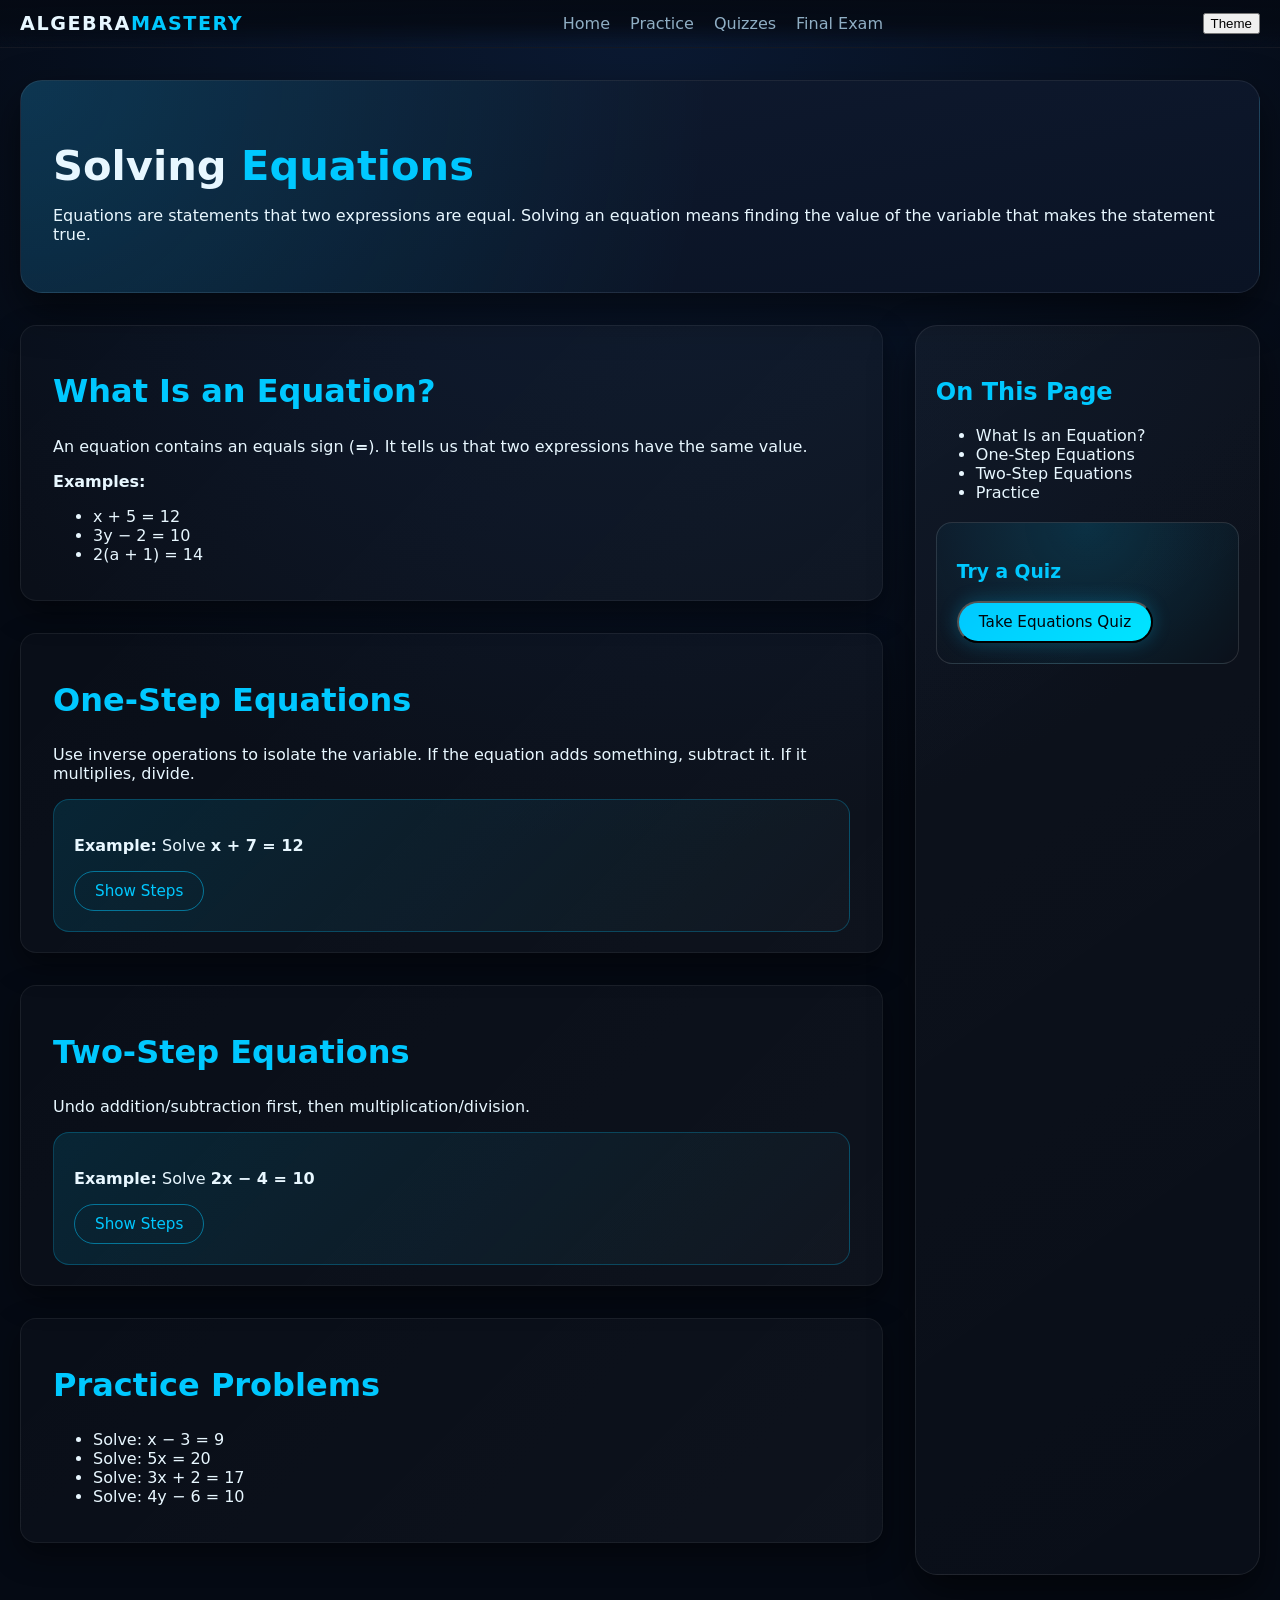
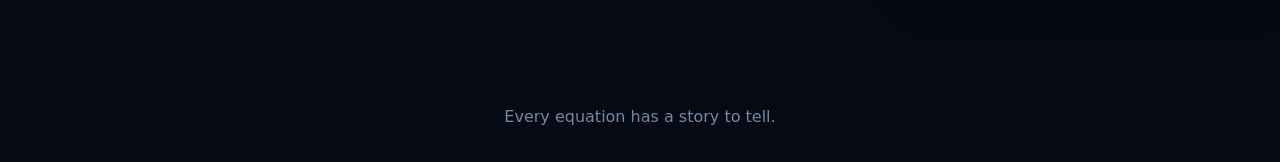
==== commit 08699fe7: "Update equations.html" ====
--- a/equations.html
+++ b/equations.html
@@ -5,7 +5,7 @@
     <meta name="viewport" content="width=device-width, initial-scale=1.0" />
     <title>Equations | Algebra Mastery</title>
     <link rel="stylesheet" href="style.css" />
-    <script src="script.js" defer></script>
+    <script type="module" src="script.js"></script>
 </head>
 
 <body>
@@ -18,12 +18,10 @@
             <a href="index.html">Home</a>
             <a href="practice.html">Practice</a>
             <a href="quizzes.html">Quizzes</a>
+            <a href="finalexam.html">Final Exam</a>
         </nav>
 
-        <button class="theme-toggle">
-            <span class="theme-toggle-icon"></span>
-            Theme
-        </button>
+        <button class="theme-toggle">Theme</button>
     </div>
 </header>
 
@@ -31,49 +29,90 @@
 
     <header class="section-header">
         <h1>Solving <span class="neon">Equations</span></h1>
-        <p>Learn how to isolate variables and solve linear equations.</p>
+        <p>
+            Equations are statements that two expressions are equal. Solving an
+            equation means finding the value of the variable that makes the
+            statement true.
+        </p>
     </header>
 
     <div class="layout-two-column">
 
         <section class="content-area">
 
+            <!-- WHAT IS AN EQUATION -->
             <section class="lesson-section fade-in">
-                <h2 class="neon">What is an Equation?</h2>
-                <p>An equation states that two expressions are equal.</p>
-                <p>It contains an equals sign (<strong>=</strong>).</p>
+                <h2 class="neon">What Is an Equation?</h2>
+                <p>
+                    An equation contains an equals sign (<strong>=</strong>). It tells us that
+                    two expressions have the same value.
+                </p>
+
+                <div class="example">
+                    <p><strong>Examples:</strong></p>
+                    <ul>
+                        <li>x + 5 = 12</li>
+                        <li>3y − 2 = 10</li>
+                        <li>2(a + 1) = 14</li>
+                    </ul>
+                </div>
             </section>
 
+            <!-- ONE-STEP EQUATIONS -->
             <section class="lesson-section fade-in">
-                <h2 class="neon">Solving One‑Step Equations</h2>
-                <p>Use inverse operations to isolate the variable.</p>
+                <h2 class="neon">One‑Step Equations</h2>
+                <p>
+                    Use inverse operations to isolate the variable. If the
+                    equation adds something, subtract it. If it multiplies,
+                    divide.
+                </p>
 
                 <div class="interactive-example">
                     <p><strong>Example:</strong> Solve <strong>x + 7 = 12</strong></p>
                     <button class="btn-secondary" data-reveal="eq1">Show Steps</button>
-                    <p id="eq1" class="answer hidden">Subtract 7 → x = <strong>5</strong></p>
+                    <p id="eq1" class="answer hidden">
+                        Subtract 7 from both sides → x = <strong>5</strong>.
+                    </p>
                 </div>
             </section>
 
+            <!-- TWO-STEP EQUATIONS -->
             <section class="lesson-section fade-in">
                 <h2 class="neon">Two‑Step Equations</h2>
-                <p>Undo addition/subtraction first, then multiplication/division.</p>
+                <p>
+                    Undo addition/subtraction first, then multiplication/division.
+                </p>
 
                 <div class="interactive-example">
                     <p><strong>Example:</strong> Solve <strong>2x − 4 = 10</strong></p>
                     <button class="btn-secondary" data-reveal="eq2">Show Steps</button>
-                    <p id="eq2" class="answer hidden">Add 4 → 2x = 14 → divide by 2 → x = <strong>7</strong></p>
+                    <p id="eq2" class="answer hidden">
+                        Add 4 → 2x = 14 → divide by 2 → x = <strong>7</strong>.
+                    </p>
                 </div>
+            </section>
+
+            <!-- PRACTICE -->
+            <section class="lesson-section fade-in">
+                <h2 class="neon">Practice Problems</h2>
+                <ul class="practice-list">
+                    <li>Solve: x − 3 = 9</li>
+                    <li>Solve: 5x = 20</li>
+                    <li>Solve: 3x + 2 = 17</li>
+                    <li>Solve: 4y − 6 = 10</li>
+                </ul>
             </section>
 
         </section>
 
+        <!-- SIDEBAR -->
         <aside class="sidebar slide-in-right">
             <h2 class="neon">On This Page</h2>
             <ul class="outline-list">
-                <li>What is an Equation?</li>
+                <li>What Is an Equation?</li>
                 <li>One‑Step Equations</li>
                 <li>Two‑Step Equations</li>
+                <li>Practice</li>
             </ul>
 
             <div class="sidebar-card">
@@ -92,6 +131,7 @@
     <p>Every equation has a story to tell.</p>
 </footer>
 
+<!-- MODAL -->
 <div class="modal-backdrop">
     <div class="modal">
         <div class="modal-header">
--- a/style.css
+++ b/style.css
@@ -1,21 +1,18 @@
 /* =========================================================
    Algebra Mastery – Futuristic Dual-Theme Design System
-   - Dark mode default
-   - Light mode via .theme-light on <body>
-   - Fixed-width layout
-   - Subtle neon glow
+   FINAL VERSION
    ========================================================= */
 
 /* ------------------------------
    Root Tokens
 ------------------------------ */
 :root {
-    /* Layout */
     --max-width: 1280px;
+
+    /* Radii */
     --radius-sm: 10px;
     --radius-md: 16px;
     --radius-lg: 22px;
-    --border-subtle: 1px solid rgba(255, 255, 255, 0.08);
 
     /* Spacing scale */
     --space-2xs: 4px;
@@ -26,7 +23,7 @@
     --space-xl: 48px;
     --space-2xl: 72px;
 
-    /* Typography scale */
+    /* Typography */
     --text-2xl: 2.6rem;
     --text-xl: 2rem;
     --text-lg: 1.4rem;
@@ -81,6 +78,32 @@
 
     --shadow-soft: 0 18px 40px rgba(0, 0, 0, 0.12);
     --shadow-subtle-neon: 0 0 16px rgba(0, 200, 255, 0.18);
+}
+
+/* ------------------------------
+   Theme Animation
+------------------------------ */
+body {
+    transition:
+        background 320ms ease-out,
+        color 320ms ease-out,
+        filter 320ms ease-out;
+}
+
+body.theme-switching {
+    filter: brightness(1.05) saturate(1.1);
+}
+
+.theme-toggle {
+    transition:
+        background 220ms ease-out,
+        box-shadow 220ms ease-out,
+        transform 160ms ease-out;
+}
+
+.theme-toggle-active {
+    box-shadow: 0 0 18px rgba(0, 200, 255, 0.7);
+    transform: translateY(-1px);
 }
 
 /* ------------------------------
@@ -105,12 +128,9 @@
     -webkit-font-smoothing: antialiased;
 }
 
-/* Scrollbar (subtle) */
+/* Scrollbar */
 body::-webkit-scrollbar {
     width: 8px;
-}
-body::-webkit-scrollbar-track {
-    background: transparent;
 }
 body::-webkit-scrollbar-thumb {
     background: linear-gradient(var(--neon-primary), var(--neon-secondary));
@@ -121,7 +141,7 @@
 a {
     color: var(--neon-primary);
     text-decoration: none;
-    transition: color var(--transition-fast), opacity var(--transition-fast);
+    transition: color var(--transition-fast);
 }
 a:hover {
     color: var(--neon-secondary);
@@ -140,17 +160,16 @@
     display: grid;
     grid-template-columns: minmax(0, 3fr) minmax(260px, 1.2fr);
     gap: var(--space-lg);
-    align-items: flex-start;
 }
 
 @media (max-width: 960px) {
     .layout-two-column {
-        grid-template-columns: minmax(0, 1fr);
+        grid-template-columns: 1fr;
     }
 }
 
 /* ------------------------------
-   Top Navigation
+   Navigation
 ------------------------------ */
 .top-nav {
     position: sticky;
@@ -173,7 +192,6 @@
     display: flex;
     align-items: center;
     justify-content: space-between;
-    gap: var(--space-md);
 }
 
 .logo {
@@ -182,9 +200,6 @@
     letter-spacing: 0.08em;
     text-transform: uppercase;
     color: var(--text-primary);
-    display: flex;
-    align-items: center;
-    gap: 6px;
 }
 .logo span {
     color: var(--neon-primary);
@@ -192,66 +207,18 @@
 
 .nav-links {
     display: flex;
-    align-items: center;
     gap: var(--space-md);
-    font-size: var(--text-sm);
 }
 .nav-links a {
     color: var(--text-muted);
-    padding: 6px 0;
     position: relative;
-}
-.nav-links a::after {
-    content: "";
-    position: absolute;
-    left: 0;
-    bottom: -4px;
-    width: 0;
-    height: 2px;
-    border-radius: 999px;
-    background: linear-gradient(
-        90deg,
-        var(--neon-primary),
-        var(--neon-secondary)
-    );
-    transition: width var(--transition-med);
 }
 .nav-links a:hover {
     color: var(--text-primary);
 }
-.nav-links a:hover::after {
-    width: 100%;
-}
-
-/* Theme toggle button */
-.theme-toggle {
-    border-radius: 999px;
-    border: 1px solid rgba(255, 255, 255, 0.12);
-    background: radial-gradient(circle at top, rgba(0, 200, 255, 0.12), transparent);
-    color: var(--text-soft);
-    padding: 6px 14px;
-    font-size: 0.8rem;
-    display: inline-flex;
-    align-items: center;
-    gap: 6px;
-    cursor: pointer;
-    transition: background var(--transition-fast), border-color var(--transition-fast),
-        transform var(--transition-fast), box-shadow var(--transition-fast);
-}
-.theme-toggle-icon {
-    width: 16px;
-    height: 16px;
-    border-radius: 999px;
-    background: radial-gradient(circle, var(--neon-primary), transparent);
-}
-.theme-toggle:hover {
-    border-color: var(--neon-primary);
-    box-shadow: var(--shadow-subtle-neon);
-    transform: translateY(-1px);
-}
-
-/* ------------------------------
-   Hero / Section Header
+
+/* ------------------------------
+   Section Header / Hero
 ------------------------------ */
 .section-header {
     margin-bottom: var(--space-lg);
@@ -262,60 +229,20 @@
         linear-gradient(to bottom right, var(--bg-soft), var(--bg-elevated));
     border: 1px solid rgba(255, 255, 255, 0.08);
     box-shadow: var(--shadow-soft);
-    position: relative;
-    overflow: hidden;
-}
-
-.section-header::before {
-    content: "";
-    position: absolute;
-    width: 220px;
-    height: 220px;
-    border-radius: 50%;
-    border: 1px solid rgba(0, 200, 255, 0.18);
-    top: -80px;
-    right: -40px;
-    opacity: 0.6;
-}
-
-.section-header::after {
-    content: "";
-    position: absolute;
-    width: 140px;
-    height: 140px;
-    border-radius: 50%;
-    border: 1px dashed rgba(0, 229, 255, 0.18);
-    bottom: -40px;
-    left: -20px;
-    opacity: 0.5;
 }
 
 .section-header h1 {
     font-size: var(--text-2xl);
-    margin: 0 0 var(--space-sm);
-    letter-spacing: 0.04em;
-}
-.section-header p {
-    margin: 0;
-    max-width: 560px;
-    color: var(--text-soft);
-    font-size: var(--text-md);
-}
-
-/* Neon text accent */
+    margin-bottom: var(--space-sm);
+}
+
 .neon {
     color: var(--neon-primary);
 }
 
 /* ------------------------------
-   Content Area & Sections
------------------------------- */
-.content-area {
-    display: flex;
-    flex-direction: column;
-    gap: var(--space-lg);
-}
-
+   Lesson Sections
+------------------------------ */
 .lesson-section {
     padding: var(--space-md) var(--space-lg);
     border-radius: var(--radius-md);
@@ -326,44 +253,11 @@
     );
     border: 1px solid rgba(255, 255, 255, 0.06);
     box-shadow: 0 12px 30px rgba(0, 0, 0, 0.45);
+    margin-bottom: var(--space-lg);
 }
 
 .lesson-section h2 {
     font-size: var(--text-xl);
-    margin: 0 0 var(--space-sm);
-}
-.lesson-section p {
-    margin: 0 0 var(--space-sm);
-    font-size: var(--text-md);
-    color: var(--text-primary);
-}
-.lesson-section ul,
-.lesson-section ol {
-    margin: 0 0 var(--space-sm) var(--space-md);
-    padding-left: var(--space-md);
-    color: var(--text-soft);
-    font-size: var(--text-md);
-}
-
-/* Example text */
-.example {
-    margin-top: var(--space-xs);
-    padding: var(--space-sm) var(--space-md);
-    border-radius: var(--radius-sm);
-    background: radial-gradient(circle at left, rgba(0, 200, 255, 0.18), transparent);
-    border: 1px solid rgba(255, 255, 255, 0.08);
-    font-size: var(--text-md);
-}
-
-/* Practice list */
-.practice-list {
-    margin: var(--space-sm) 0 var(--space-md);
-    padding-left: var(--space-md);
-    color: var(--text-soft);
-    font-size: var(--text-md);
-}
-.practice-list li {
-    margin-bottom: var(--space-xs);
 }
 
 /* ------------------------------
@@ -372,6 +266,7 @@
 .sidebar {
     position: sticky;
     top: 84px;
+    padding: var(--space-lg) var(--space-md);
     border-radius: var(--radius-lg);
     background: linear-gradient(
         145deg,
@@ -380,35 +275,10 @@
     );
     border: 1px solid rgba(255, 255, 255, 0.08);
     box-shadow: var(--shadow-soft);
-    padding: var(--space-lg) var(--space-md);
-    display: flex;
-    flex-direction: column;
-    gap: var(--space-md);
-}
-
-.sidebar h2 {
-    font-size: var(--text-lg);
-    margin: 0 0 var(--space-xs);
-}
-
-.outline-list {
-    margin: 0;
-    padding-left: var(--space-md);
-    color: var(--text-soft);
-    font-size: var(--text-sm);
-}
-.outline-list li {
-    margin-bottom: var(--space-xs);
-}
-.outline-list a {
-    color: var(--text-soft);
-}
-.outline-list a:hover {
-    color: var(--neon-primary);
 }
 
 .sidebar-card {
-    margin-top: var(--space-sm);
+    margin-top: var(--space-md);
     padding: var(--space-md);
     border-radius: var(--radius-md);
     background: radial-gradient(circle at top, rgba(0, 200, 255, 0.16), transparent);
@@ -425,18 +295,8 @@
     font-size: var(--text-sm);
     border-radius: 999px;
     padding: 10px 20px;
-    border: none;
     cursor: pointer;
-    display: inline-flex;
-    align-items: center;
-    justify-content: center;
-    gap: 8px;
-    transition:
-        background var(--transition-med),
-        color var(--transition-med),
-        box-shadow var(--transition-med),
-        transform var(--transition-fast),
-        border-color var(--transition-med);
+    transition: var(--transition-med);
 }
 
 /* Primary */
@@ -447,7 +307,6 @@
 }
 .btn-primary:hover {
     box-shadow: 0 0 24px rgba(0, 200, 255, 0.35);
-    transform: translateY(-1px);
 }
 
 /* Secondary */
@@ -455,28 +314,24 @@
     background: transparent;
     color: var(--neon-primary);
     border: 1px solid rgba(0, 200, 255, 0.5);
-    box-shadow: none;
 }
 .btn-secondary:hover {
     background: radial-gradient(circle at top, rgba(0, 200, 255, 0.18), transparent);
-    box-shadow: var(--shadow-subtle-neon);
 }
 
 /* Outline */
 .btn-outline {
     background: transparent;
     color: var(--text-soft);
-    border-radius: 999px;
     border: 1px solid rgba(255, 255, 255, 0.18);
 }
 .btn-outline:hover {
     border-color: var(--neon-primary);
     color: var(--neon-primary);
-    box-shadow: var(--shadow-subtle-neon);
-}
-
-/* ------------------------------
-   Interactive Example Cards
+}
+
+/* ------------------------------
+   Interactive Examples
 ------------------------------ */
 .interactive-example {
     margin-top: var(--space-sm);
@@ -488,39 +343,19 @@
         rgba(255, 255, 255, 0.02)
     );
     border: 1px solid rgba(0, 200, 255, 0.25);
-    box-shadow: var(--shadow-soft);
-    font-size: var(--text-md);
-}
-.interactive-example p {
-    margin-bottom: var(--space-sm);
-}
-.answer {
-    margin-top: var(--space-xs);
-    color: var(--text-primary);
-}
-.hidden {
+}
+
+.answer.hidden {
     display: none;
 }
 
 /* ------------------------------
-   Footer
------------------------------- */
-.site-footer {
-    margin-top: var(--space-xl);
-    border-top: 1px solid rgba(255, 255, 255, 0.06);
-    padding: var(--space-md) var(--space-md) var(--space-lg);
-    text-align: center;
-    color: var(--text-soft);
-    font-size: var(--text-sm);
-}
-
-/* ------------------------------
-   Quiz Modal (generic)
+   Modal
 ------------------------------ */
 .modal-backdrop {
     position: fixed;
     inset: 0;
-    background: radial-gradient(circle at top, rgba(0, 0, 0, 0.7), rgba(0, 0, 0, 0.9));
+    background: rgba(0, 0, 0, 0.75);
     display: none;
     align-items: center;
     justify-content: center;
@@ -533,115 +368,61 @@
 
 .modal {
     width: min(640px, 100% - 40px);
+    padding: var(--space-lg);
+    border-radius: var(--radius-lg);
+    background: var(--bg-elevated);
+    border: 1px solid rgba(255, 255, 255, 0.12);
+    box-shadow: 0 24px 60px rgba(0, 0, 0, 0.8);
+}
+
+/* ------------------------------
+   Certificate
+------------------------------ */
+.certificate {
+    margin-top: var(--space-lg);
+    padding: var(--space-lg);
     border-radius: var(--radius-lg);
     background: linear-gradient(
-        145deg,
-        rgba(255, 255, 255, 0.04),
+        135deg,
+        rgba(0, 200, 255, 0.12),
         rgba(255, 255, 255, 0.02)
     );
-    border: 1px solid rgba(255, 255, 255, 0.12);
-    box-shadow: 0 24px 60px rgba(0, 0, 0, 0.8);
-    padding: var(--space-lg);
-    position: relative;
-}
-
-.modal-header {
-    display: flex;
-    justify-content: space-between;
-    align-items: center;
-    margin-bottom: var(--space-md);
-}
-.modal-title {
-    font-size: var(--text-lg);
-}
-.modal-close {
-    border: none;
+    border: 1px solid rgba(0, 200, 255, 0.35);
+    text-align: center;
+}
+
+.certificate input {
+    margin-top: var(--space-sm);
+    padding: 8px 12px;
+    border-radius: 999px;
+    border: 1px solid rgba(255, 255, 255, 0.18);
     background: transparent;
-    color: var(--text-soft);
-    cursor: pointer;
-    font-size: 1.2rem;
+    color: var(--text-primary);
 }
 
 /* ------------------------------
    Animations
 ------------------------------ */
-.fade-in {
+.fade-in,
+.fade-in-up,
+.slide-in-right,
+.slide-up {
     opacity: 0;
     transform: translateY(6px);
-    animation: fadeInUp 480ms var(--transition-med) forwards;
-}
-.fade-in-up {
-    opacity: 0;
-    transform: translateY(10px);
-    animation: fadeInUp 520ms var(--transition-med) forwards;
-}
-.slide-in-right {
-    opacity: 0;
-    transform: translateX(12px);
-    animation: slideInRight 520ms var(--transition-med) forwards;
-}
-.slide-up {
-    opacity: 0;
-    transform: translateY(12px);
-    animation: fadeInUp 520ms var(--transition-med) forwards;
-}
-
-@keyframes fadeInUp {
-    to {
-        opacity: 1;
-        transform: translateY(0);
-    }
-}
-@keyframes slideInRight {
-    to {
-        opacity: 1;
-        transform: translateX(0);
-    }
-}
-
-/* Subtle neon pulse for key accents */
-.neon-pulse {
-    position: relative;
-}
-.neon-pulse::after {
-    content: "";
-    position: absolute;
-    inset: -2px;
-    border-radius: inherit;
-    border: 1px solid rgba(0, 200, 255, 0.3);
-    opacity: 0;
-    pointer-events: none;
-    animation: neonPulse 2.4s ease-out infinite;
-}
-@keyframes neonPulse {
-    0% {
-        opacity: 0.4;
-        transform: scale(1);
-    }
-    100% {
-        opacity: 0;
-        transform: scale(1.06);
-    }
-}
-
-/* ------------------------------
-   Utility Classes
------------------------------- */
-.text-muted {
-    color: var(--text-muted);
-}
-.text-soft {
+}
+
+.revealed {
+    opacity: 1;
+    transform: translateY(0);
+    transition: 480ms ease-out;
+}
+
+/* ------------------------------
+   Footer
+------------------------------ */
+.site-footer {
+    margin-top: var(--space-xl);
+    padding: var(--space-md);
+    text-align: center;
     color: var(--text-soft);
 }
-.center {
-    text-align: center;
-}
-.mt-sm {
-    margin-top: var(--space-sm);
-}
-.mt-md {
-    margin-top: var(--space-md);
-}
-.mt-lg {
-    margin-top: var(--space-lg);
-}
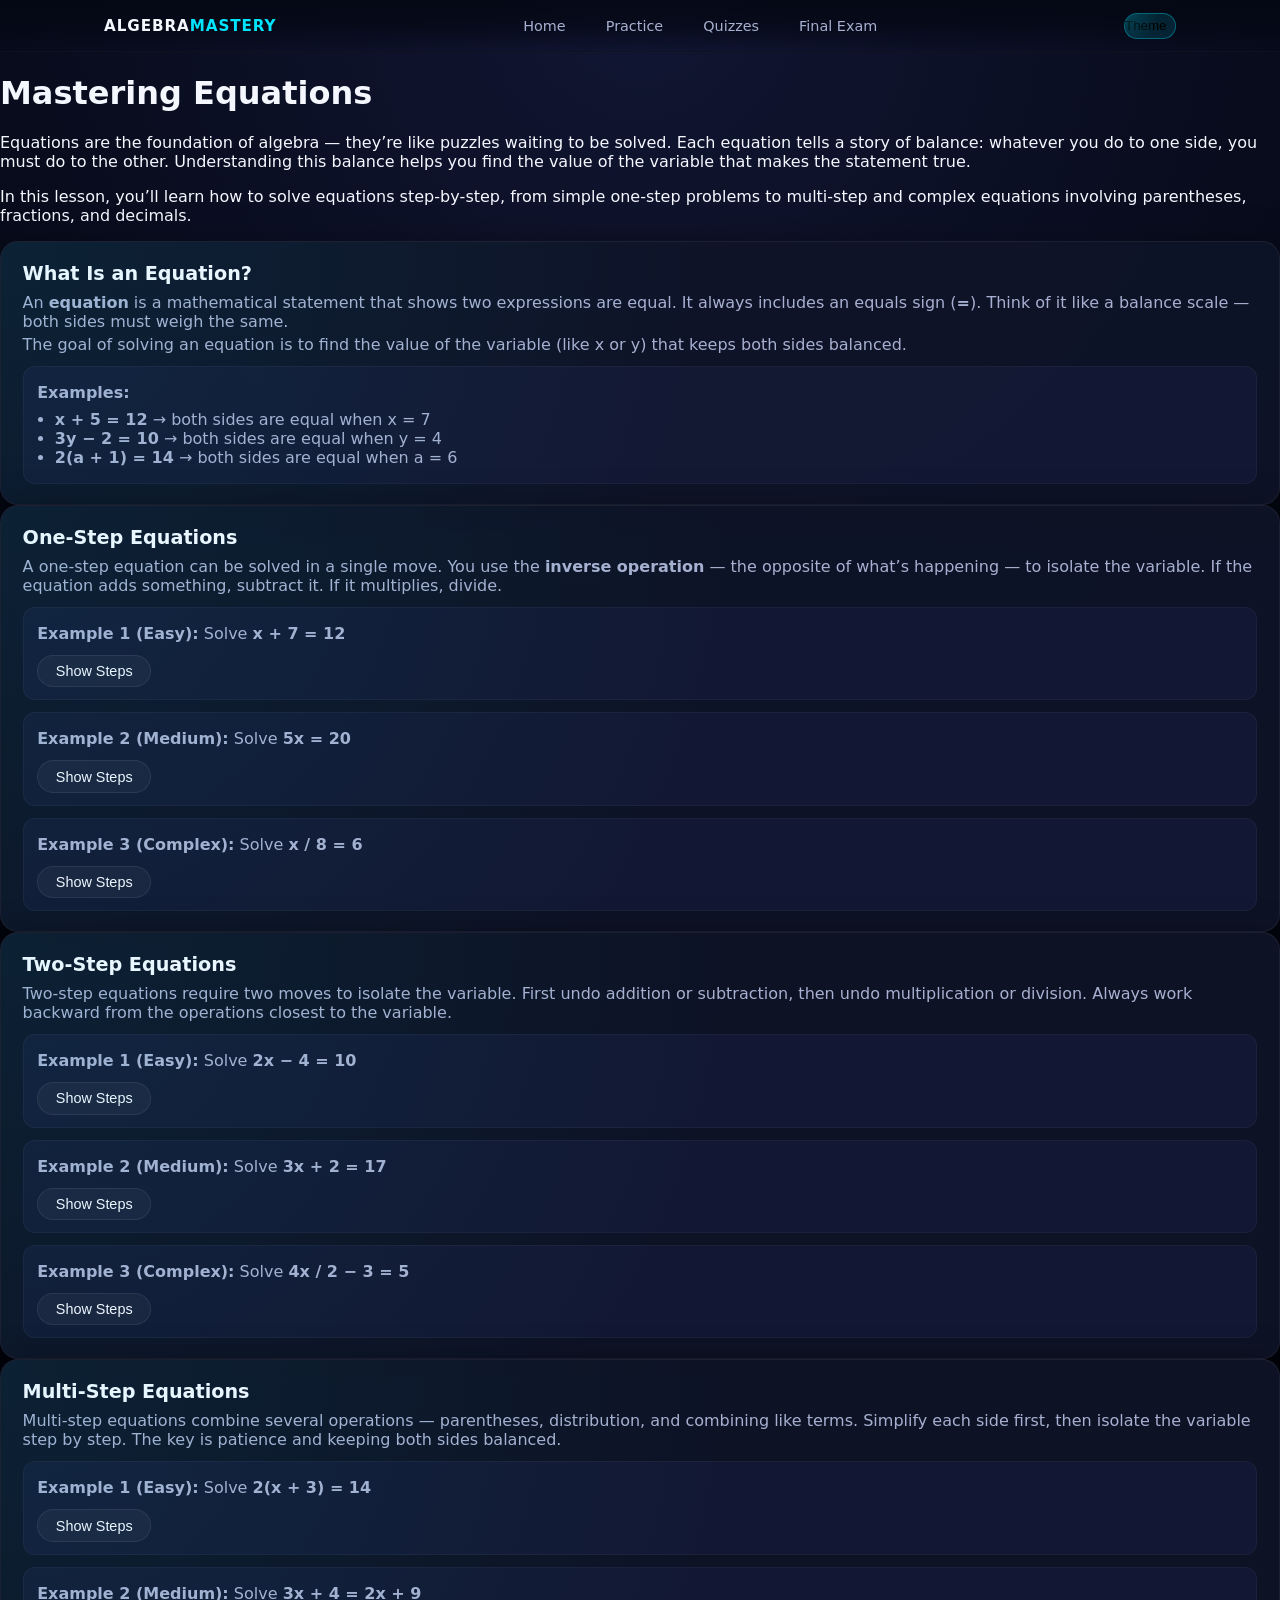
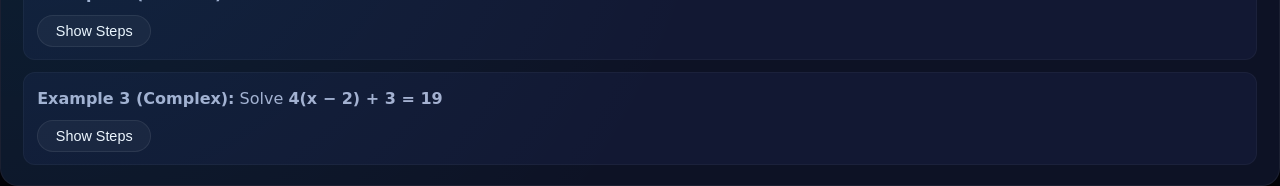
==== commit 7a01569b: "Update equations.html" ====
--- a/equations.html
+++ b/equations.html
@@ -28,11 +28,15 @@
 <div class="page-shell fade-in-up">
 
     <header class="section-header">
-        <h1>Solving <span class="neon">Equations</span></h1>
+        <h1>Mastering <span class="neon">Equations</span></h1>
         <p>
-            Equations are statements that two expressions are equal. Solving an
-            equation means finding the value of the variable that makes the
-            statement true.
+            Equations are the foundation of algebra — they’re like puzzles waiting to be solved.
+            Each equation tells a story of balance: whatever you do to one side, you must do to the other.
+            Understanding this balance helps you find the value of the variable that makes the statement true.
+        </p>
+        <p>
+            In this lesson, you’ll learn how to solve equations step‑by‑step, from simple one‑step problems
+            to multi‑step and complex equations involving parentheses, fractions, and decimals.
         </p>
     </header>
 
@@ -44,16 +48,21 @@
             <section class="lesson-section fade-in">
                 <h2 class="neon">What Is an Equation?</h2>
                 <p>
-                    An equation contains an equals sign (<strong>=</strong>). It tells us that
-                    two expressions have the same value.
+                    An <strong>equation</strong> is a mathematical statement that shows two expressions are equal.
+                    It always includes an equals sign (<strong>=</strong>).
+                    Think of it like a balance scale — both sides must weigh the same.
+                </p>
+                <p>
+                    The goal of solving an equation is to find the value of the variable (like x or y)
+                    that keeps both sides balanced.
                 </p>
 
                 <div class="example">
                     <p><strong>Examples:</strong></p>
                     <ul>
-                        <li>x + 5 = 12</li>
-                        <li>3y − 2 = 10</li>
-                        <li>2(a + 1) = 14</li>
+                        <li><strong>x + 5 = 12</strong> → both sides are equal when x = 7</li>
+                        <li><strong>3y − 2 = 10</strong> → both sides are equal when y = 4</li>
+                        <li><strong>2(a + 1) = 14</strong> → both sides are equal when a = 6</li>
                     </ul>
                 </div>
             </section>
@@ -62,16 +71,32 @@
             <section class="lesson-section fade-in">
                 <h2 class="neon">One‑Step Equations</h2>
                 <p>
-                    Use inverse operations to isolate the variable. If the
-                    equation adds something, subtract it. If it multiplies,
-                    divide.
+                    A one‑step equation can be solved in a single move.
+                    You use the <strong>inverse operation</strong> — the opposite of what’s happening — to isolate the variable.
+                    If the equation adds something, subtract it. If it multiplies, divide.
                 </p>
 
                 <div class="interactive-example">
-                    <p><strong>Example:</strong> Solve <strong>x + 7 = 12</strong></p>
+                    <p><strong>Example 1 (Easy):</strong> Solve <strong>x + 7 = 12</strong></p>
                     <button class="btn-secondary" data-reveal="eq1">Show Steps</button>
                     <p id="eq1" class="answer hidden">
                         Subtract 7 from both sides → x = <strong>5</strong>.
+                    </p>
+                </div>
+
+                <div class="interactive-example">
+                    <p><strong>Example 2 (Medium):</strong> Solve <strong>5x = 20</strong></p>
+                    <button class="btn-secondary" data-reveal="eq1b">Show Steps</button>
+                    <p id="eq1b" class="answer hidden">
+                        Divide both sides by 5 → x = <strong>4</strong>.
+                    </p>
+                </div>
+
+                <div class="interactive-example">
+                    <p><strong>Example 3 (Complex):</strong> Solve <strong>x / 8 = 6</strong></p>
+                    <button class="btn-secondary" data-reveal="eq1c">Show Steps</button>
+                    <p id="eq1c" class="answer hidden">
+                        Multiply both sides by 8 → x = <strong>48</strong>.
                     </p>
                 </div>
             </section>
@@ -80,67 +105,64 @@
             <section class="lesson-section fade-in">
                 <h2 class="neon">Two‑Step Equations</h2>
                 <p>
-                    Undo addition/subtraction first, then multiplication/division.
+                    Two‑step equations require two moves to isolate the variable.
+                    First undo addition or subtraction, then undo multiplication or division.
+                    Always work backward from the operations closest to the variable.
                 </p>
 
                 <div class="interactive-example">
-                    <p><strong>Example:</strong> Solve <strong>2x − 4 = 10</strong></p>
+                    <p><strong>Example 1 (Easy):</strong> Solve <strong>2x − 4 = 10</strong></p>
                     <button class="btn-secondary" data-reveal="eq2">Show Steps</button>
                     <p id="eq2" class="answer hidden">
-                        Add 4 → 2x = 14 → divide by 2 → x = <strong>7</strong>.
+                        Add 4 to both sides → 2x = 14 → divide by 2 → x = <strong>7</strong>.
+                    </p>
+                </div>
+
+                <div class="interactive-example">
+                    <p><strong>Example 2 (Medium):</strong> Solve <strong>3x + 2 = 17</strong></p>
+                    <button class="btn-secondary" data-reveal="eq2b">Show Steps</button>
+                    <p id="eq2b" class="answer hidden">
+                        Subtract 2 → 3x = 15 → divide by 3 → x = <strong>5</strong>.
+                    </p>
+                </div>
+
+                <div class="interactive-example">
+                    <p><strong>Example 3 (Complex):</strong> Solve <strong>4x / 2 − 3 = 5</strong></p>
+                    <button class="btn-secondary" data-reveal="eq2c">Show Steps</button>
+                    <p id="eq2c" class="answer hidden">
+                        Add 3 → 4x / 2 = 8 → multiply both sides by 2 → 4x = 16 → divide by 4 → x = <strong>4</strong>.
                     </p>
                 </div>
             </section>
 
-            <!-- PRACTICE -->
+            <!-- MULTI-STEP EQUATIONS -->
             <section class="lesson-section fade-in">
-                <h2 class="neon">Practice Problems</h2>
-                <ul class="practice-list">
-                    <li>Solve: x − 3 = 9</li>
-                    <li>Solve: 5x = 20</li>
-                    <li>Solve: 3x + 2 = 17</li>
-                    <li>Solve: 4y − 6 = 10</li>
-                </ul>
-            </section>
+                <h2 class="neon">Multi‑Step Equations</h2>
+                <p>
+                    Multi‑step equations combine several operations — parentheses, distribution, and combining like terms.
+                    Simplify each side first, then isolate the variable step by step.
+                    The key is patience and keeping both sides balanced.
+                </p>
 
-        </section>
+                <div class="interactive-example">
+                    <p><strong>Example 1 (Easy):</strong> Solve <strong>2(x + 3) = 14</strong></p>
+                    <button class="btn-secondary" data-reveal="eq3">Show Steps</button>
+                    <p id="eq3" class="answer hidden">
+                        Distribute → 2x + 6 = 14 → subtract 6 → 2x = 8 → divide by 2 → x = <strong>4</strong>.
+                    </p>
+                </div>
 
-        <!-- SIDEBAR -->
-        <aside class="sidebar slide-in-right">
-            <h2 class="neon">On This Page</h2>
-            <ul class="outline-list">
-                <li>What Is an Equation?</li>
-                <li>One‑Step Equations</li>
-                <li>Two‑Step Equations</li>
-                <li>Practice</li>
-            </ul>
+                <div class="interactive-example">
+                    <p><strong>Example 2 (Medium):</strong> Solve <strong>3x + 4 = 2x + 9</strong></p>
+                    <button class="btn-secondary" data-reveal="eq3b">Show Steps</button>
+                    <p id="eq3b" class="answer hidden">
+                        Subtract 2x from both sides → x + 4 = 9 → subtract 4 → x = <strong>5</strong>.
+                    </p>
+                </div>
 
-            <div class="sidebar-card">
-                <h3 class="neon">Try a Quiz</h3>
-                <button class="btn-primary" onclick="quizEngine.startQuiz('equations')">
-                    Take Equations Quiz
-                </button>
-            </div>
-        </aside>
-
-    </div>
-
-</div>
-
-<footer class="site-footer">
-    <p>Every equation has a story to tell.</p>
-</footer>
-
-<!-- MODAL -->
-<div class="modal-backdrop">
-    <div class="modal">
-        <div class="modal-header">
-            <h3 class="modal-title">Quiz</h3>
-            <button class="modal-close">✕</button>
-        </div>
-        <div class="modal-body"></div>
-    </div>
-</div>
-
-</body>
-</html>
+                <div class="interactive-example">
+                    <p><strong>Example 3 (Complex):</strong> Solve <strong>4(x − 2) + 3 = 19</strong></p>
+                    <button class="btn-secondary" data-reveal="eq3c">Show Steps</button>
+                    <p id="eq3c" class="answer hidden">
+                        Distribute → 4x − 8 + 3 = 19 → combine like terms → 4x − 5 = 19 → add 5 → 4x = 24 → divide by 4 → x = <strong>6</strong>.
+                    </p>
--- a/style.css
+++ b/style.css
@@ -1,176 +1,61 @@
-/* =========================================================
-   Algebra Mastery – Futuristic Dual-Theme Design System
-   FINAL VERSION
-   ========================================================= */
-
-/* ------------------------------
-   Root Tokens
------------------------------- */
+/* =========================
+   ROOT & THEME
+   ========================= */
 :root {
-    --max-width: 1280px;
-
-    /* Radii */
-    --radius-sm: 10px;
-    --radius-md: 16px;
-    --radius-lg: 22px;
-
-    /* Spacing scale */
-    --space-2xs: 4px;
-    --space-xs: 8px;
-    --space-sm: 12px;
-    --space-md: 20px;
-    --space-lg: 32px;
-    --space-xl: 48px;
-    --space-2xl: 72px;
-
-    /* Typography */
-    --text-2xl: 2.6rem;
-    --text-xl: 2rem;
-    --text-lg: 1.4rem;
-    --text-md: 1.1rem;
-    --text-sm: 0.95rem;
-
-    --font-sans: system-ui, -apple-system, BlinkMacSystemFont, "SF Pro Text",
-        "Segoe UI", sans-serif;
-
-    /* Dark theme (default) */
-    --bg-main: #050a14;
-    --bg-elevated: #0a1324;
-    --bg-soft: #0f1a30;
-
-    --glass-1: rgba(255, 255, 255, 0.06);
-    --glass-2: rgba(255, 255, 255, 0.12);
-
-    --neon-primary: #00c8ff;
-    --neon-secondary: #00e5ff;
-
-    --text-primary: #e8f7ff;
-    --text-muted: #8faec4;
-    --text-soft: #6f8aa4;
-
-    --border-glass: rgba(255, 255, 255, 0.16);
-
-    --shadow-soft: 0 18px 40px rgba(0, 0, 0, 0.55);
-    --shadow-subtle-neon: 0 0 18px rgba(0, 200, 255, 0.25);
-
-    /* Transitions */
-    --transition-fast: 150ms ease-out;
-    --transition-med: 220ms ease-out;
-    --transition-slow: 320ms ease-out;
-}
-
-/* ------------------------------
-   Light Theme Override
------------------------------- */
-body.theme-light {
-    --bg-main: #f6fbff;
-    --bg-elevated: #ffffff;
-    --bg-soft: #edf4ff;
-
-    --glass-1: rgba(0, 0, 0, 0.04);
-    --glass-2: rgba(0, 0, 0, 0.08);
-
-    --text-primary: #0a1a2f;
-    --text-muted: #5c7a99;
-    --text-soft: #7a93b0;
-
-    --border-glass: rgba(0, 0, 0, 0.08);
-
-    --shadow-soft: 0 18px 40px rgba(0, 0, 0, 0.12);
-    --shadow-subtle-neon: 0 0 16px rgba(0, 200, 255, 0.18);
-}
-
-/* ------------------------------
-   Theme Animation
------------------------------- */
-body {
-    transition:
-        background 320ms ease-out,
-        color 320ms ease-out,
-        filter 320ms ease-out;
-}
-
-body.theme-switching {
-    filter: brightness(1.05) saturate(1.1);
-}
-
-.theme-toggle {
-    transition:
-        background 220ms ease-out,
-        box-shadow 220ms ease-out,
-        transform 160ms ease-out;
-}
-
-.theme-toggle-active {
-    box-shadow: 0 0 18px rgba(0, 200, 255, 0.7);
-    transform: translateY(-1px);
-}
-
-/* ------------------------------
-   Global Reset & Base
------------------------------- */
+    --bg-main: #050814;
+    --bg-elevated: rgba(15, 20, 40, 0.9);
+    --bg-elevated-soft: rgba(20, 26, 55, 0.85);
+    --border-subtle: rgba(255, 255, 255, 0.06);
+    --neon-primary: #00e5ff;
+    --neon-secondary: #ff4bff;
+    --accent-soft: rgba(0, 229, 255, 0.12);
+    --text-primary: #f5f7ff;
+    --text-soft: #a7b0d0;
+    --shadow-soft: 0 18px 45px rgba(0, 0, 0, 0.65);
+    --radius-lg: 18px;
+    --radius-md: 12px;
+    --radius-pill: 999px;
+    --transition-fast: 180ms ease-out;
+    --transition-med: 260ms ease-out;
+}
+
+:root.theme-light {
+    --bg-main: #f5f7ff;
+    --bg-elevated: rgba(255, 255, 255, 0.9);
+    --bg-elevated-soft: rgba(245, 247, 255, 0.95);
+    --border-subtle: rgba(10, 20, 60, 0.08);
+    --text-primary: #101326;
+    --text-soft: #5b6280;
+    --shadow-soft: 0 18px 40px rgba(15, 20, 40, 0.18);
+}
+
+/* =========================
+   GLOBAL
+   ========================= */
 *,
 *::before,
 *::after {
     box-sizing: border-box;
 }
 
-html {
-    scroll-behavior: smooth;
+html, body {
+    margin: 0;
+    padding: 0;
+    font-family: system-ui, -apple-system, BlinkMacSystemFont, "SF Pro Text",
+        "Segoe UI", sans-serif;
+    background: radial-gradient(circle at top, #111633 0, #050814 45%, #02030a 100%);
+    color: var(--text-primary);
+    min-height: 100%;
 }
 
 body {
-    margin: 0;
-    min-height: 100vh;
-    font-family: var(--font-sans);
-    background: radial-gradient(circle at top, #0b1a33 0, var(--bg-main) 45%);
-    color: var(--text-primary);
-    -webkit-font-smoothing: antialiased;
-}
-
-/* Scrollbar */
-body::-webkit-scrollbar {
-    width: 8px;
-}
-body::-webkit-scrollbar-thumb {
-    background: linear-gradient(var(--neon-primary), var(--neon-secondary));
-    border-radius: 999px;
-}
-
-/* Links */
-a {
-    color: var(--neon-primary);
-    text-decoration: none;
-    transition: color var(--transition-fast);
-}
-a:hover {
-    color: var(--neon-secondary);
-}
-
-/* ------------------------------
-   Layout Containers
------------------------------- */
-.page-shell {
-    max-width: var(--max-width);
-    margin: 0 auto;
-    padding: var(--space-lg) var(--space-md) var(--space-xl);
-}
-
-.layout-two-column {
-    display: grid;
-    grid-template-columns: minmax(0, 3fr) minmax(260px, 1.2fr);
-    gap: var(--space-lg);
-}
-
-@media (max-width: 960px) {
-    .layout-two-column {
-        grid-template-columns: 1fr;
-    }
-}
-
-/* ------------------------------
-   Navigation
------------------------------- */
+    display: flex;
+    flex-direction: column;
+}
+
+/* =========================
+   TOP NAV
+   ========================= */
 .top-nav {
     position: sticky;
     top: 0;
@@ -178,251 +63,555 @@
     backdrop-filter: blur(18px);
     background: linear-gradient(
         to bottom,
-        rgba(5, 10, 20, 0.96),
-        rgba(5, 10, 20, 0.88),
+        rgba(5, 8, 20, 0.92),
+        rgba(5, 8, 20, 0.75),
         transparent
     );
-    border-bottom: 1px solid rgba(255, 255, 255, 0.06);
+    border-bottom: 1px solid rgba(255, 255, 255, 0.04);
 }
 
 .top-nav-inner {
-    max-width: var(--max-width);
+    max-width: 1120px;
     margin: 0 auto;
-    padding: var(--space-sm) var(--space-md);
+    padding: 0.75rem 1.5rem;
     display: flex;
     align-items: center;
     justify-content: space-between;
+    gap: 1.5rem;
 }
 
 .logo {
-    font-size: 1.2rem;
-    font-weight: 600;
-    letter-spacing: 0.08em;
+    font-weight: 700;
+    letter-spacing: 0.06em;
     text-transform: uppercase;
-    color: var(--text-primary);
-}
+    font-size: 0.95rem;
+    color: var(--text-primary);
+}
+
 .logo span {
     color: var(--neon-primary);
 }
 
 .nav-links {
     display: flex;
-    gap: var(--space-md);
-}
+    gap: 1rem;
+    align-items: center;
+}
+
 .nav-links a {
-    color: var(--text-muted);
+    font-size: 0.9rem;
+    text-decoration: none;
+    color: var(--text-soft);
+    padding: 0.35rem 0.75rem;
+    border-radius: 999px;
+    transition: color var(--transition-fast), background var(--transition-fast);
+}
+
+.nav-links a:hover {
+    color: var(--neon-primary);
+    background: rgba(0, 229, 255, 0.08);
+}
+
+/* =========================
+   MODERN THEME TOGGLE SWITCH
+   ========================= */
+
+.theme-toggle {
     position: relative;
-}
-.nav-links a:hover {
-    color: var(--text-primary);
-}
-
-/* ------------------------------
-   Section Header / Hero
------------------------------- */
-.section-header {
-    margin-bottom: var(--space-lg);
-    padding: var(--space-lg);
+    width: 52px;
+    height: 26px;
+    border-radius: 999px;
+    border: 1px solid rgba(0, 229, 255, 0.35);
+    background: rgba(0, 229, 255, 0.12);
+    cursor: pointer;
+    display: flex;
+    align-items: center;
+    padding: 0;
+    transition: background var(--transition-fast), box-shadow var(--transition-fast);
+}
+
+.theme-toggle:hover {
+    box-shadow: 0 0 18px rgba(0, 229, 255, 0.45);
+}
+
+/* Toggle track glow */
+.theme-toggle::before {
+    content: "";
+    position: absolute;
+    inset: 0;
+    border-radius: inherit;
+    background: radial-gradient(circle at top left, rgba(0, 229, 255, 0.25), transparent 60%);
+    opacity: 0.7;
+    pointer-events: none;
+}
+
+/* Sliding icon */
+.theme-toggle-icon {
+    width: 22px;
+    height: 22px;
+    border-radius: 50%;
+    background: var(--neon-primary);
+    box-shadow: 0 0 10px var(--neon-primary);
+    position: absolute;
+    left: 2px;
+    transition: transform 300ms ease, background 300ms ease, box-shadow 300ms ease;
+}
+
+/* Light mode → sun */
+.theme-light .theme-toggle-icon {
+    transform: translateX(26px);
+    background: #ffd54a;
+    box-shadow: 0 0 10px #ffd54a;
+}
+
+/* Dark mode → moon */
+.theme-dark .theme-toggle-icon {
+    transform: translateX(0);
+    background: #00e5ff;
+    box-shadow: 0 0 10px #00e5ff;
+}
+
+
+/* =========================
+   LESSON SECTIONS
+   ========================= */
+.lesson-section {
+    background: var(--bg-elevated);
     border-radius: var(--radius-lg);
-    background:
-        radial-gradient(circle at top left, rgba(0, 200, 255, 0.16), transparent 55%),
-        linear-gradient(to bottom right, var(--bg-soft), var(--bg-elevated));
-    border: 1px solid rgba(255, 255, 255, 0.08);
+    padding: 1.25rem 1.35rem;
+    border: 1px solid var(--border-subtle);
     box-shadow: var(--shadow-soft);
-}
-
-.section-header h1 {
-    font-size: var(--text-2xl);
-    margin-bottom: var(--space-sm);
-}
-
-.neon {
-    color: var(--neon-primary);
-}
-
-/* ------------------------------
-   Lesson Sections
------------------------------- */
-.lesson-section {
-    padding: var(--space-md) var(--space-lg);
+    position: relative;
+    overflow: hidden;
+}
+
+.lesson-section::before {
+    content: '';
+    position: absolute;
+    inset: 0;
+    background: radial-gradient(circle at top left, rgba(0, 229, 255, 0.08), transparent 55%);
+    opacity: 0.9;
+    pointer-events: none;
+}
+
+.lesson-section h2 {
+    margin: 0 0 0.5rem;
+    font-size: 1.2rem;
+}
+
+.lesson-section p {
+    margin: 0.25rem 0;
+    color: var(--text-soft);
+}
+
+.lesson-section ul {
+    margin: 0.5rem 0 0.25rem 1.1rem;
+    padding: 0;
+    color: var(--text-soft);
+}
+
+/* =========================
+   EXAMPLES & INTERACTIVE
+   ========================= */
+.example,
+.interactive-example {
+    margin-top: 0.75rem;
+    padding: 0.75rem 0.85rem;
     border-radius: var(--radius-md);
-    background: linear-gradient(
-        135deg,
-        rgba(255, 255, 255, 0.02),
-        rgba(255, 255, 255, 0.04)
-    );
-    border: 1px solid rgba(255, 255, 255, 0.06);
-    box-shadow: 0 12px 30px rgba(0, 0, 0, 0.45);
-    margin-bottom: var(--space-lg);
-}
-
-.lesson-section h2 {
-    font-size: var(--text-xl);
-}
-
-/* ------------------------------
-   Sidebar
------------------------------- */
+    background: var(--bg-elevated-soft);
+    border: 1px solid rgba(255, 255, 255, 0.04);
+}
+
+.interactive-example button {
+    margin-top: 0.5rem;
+}
+
+.answer.hidden {
+    display: none;
+}
+
+.answer {
+    margin-top: 0.5rem;
+    color: var(--text-primary);
+}
+
+/* =========================
+   SIDEBAR
+   ========================= */
 .sidebar {
     position: sticky;
-    top: 84px;
-    padding: var(--space-lg) var(--space-md);
+    top: 4.5rem;
+    background: var(--bg-elevated);
     border-radius: var(--radius-lg);
-    background: linear-gradient(
-        145deg,
-        rgba(255, 255, 255, 0.04),
-        rgba(255, 255, 255, 0.02)
-    );
-    border: 1px solid rgba(255, 255, 255, 0.08);
+    padding: 1.1rem 1.1rem 1.25rem;
+    border: 1px solid var(--border-subtle);
     box-shadow: var(--shadow-soft);
 }
 
+.sidebar h2 {
+    margin: 0 0 0.75rem;
+    font-size: 1.05rem;
+}
+
+.outline-list {
+    list-style: none;
+    padding: 0;
+    margin: 0 0 1rem;
+    font-size: 0.9rem;
+    color: var(--text-soft);
+}
+
+.outline-list li {
+    padding: 0.2rem 0;
+}
+
 .sidebar-card {
-    margin-top: var(--space-md);
-    padding: var(--space-md);
-    border-radius: var(--radius-md);
-    background: radial-gradient(circle at top, rgba(0, 200, 255, 0.16), transparent);
-    border: 1px solid rgba(255, 255, 255, 0.12);
-}
-
-/* ------------------------------
-   Buttons
------------------------------- */
+    margin-top: 0.75rem;
+    padding-top: 0.75rem;
+    border-top: 1px dashed rgba(255, 255, 255, 0.08);
+}
+
+/* =========================
+   BUTTONS
+   ========================= */
 .btn-primary,
 .btn-secondary,
 .btn-outline {
-    font-family: inherit;
-    font-size: var(--text-sm);
-    border-radius: 999px;
-    padding: 10px 20px;
+    font-size: 0.9rem;
+    border-radius: var(--radius-pill);
+    padding: 0.45rem 1.1rem;
+    border: none;
     cursor: pointer;
-    transition: var(--transition-med);
-}
-
-/* Primary */
+    transition: background var(--transition-fast), color var(--transition-fast),
+        box-shadow var(--transition-fast), transform var(--transition-fast);
+}
+
 .btn-primary {
-    background: linear-gradient(135deg, var(--neon-primary), var(--neon-secondary));
-    color: #02060c;
-    box-shadow: var(--shadow-subtle-neon);
-}
+    background: linear-gradient(135deg, #00e5ff, #ff4bff);
+    color: #050814;
+    box-shadow: 0 0 18px rgba(0, 229, 255, 0.45);
+}
+
 .btn-primary:hover {
-    box-shadow: 0 0 24px rgba(0, 200, 255, 0.35);
-}
-
-/* Secondary */
+    transform: translateY(-1px);
+    box-shadow: 0 0 26px rgba(0, 229, 255, 0.7);
+}
+
 .btn-secondary {
-    background: transparent;
-    color: var(--neon-primary);
-    border: 1px solid rgba(0, 200, 255, 0.5);
-}
+    background: rgba(255, 255, 255, 0.04);
+    color: var(--text-primary);
+    border: 1px solid rgba(255, 255, 255, 0.08);
+}
+
 .btn-secondary:hover {
-    background: radial-gradient(circle at top, rgba(0, 200, 255, 0.18), transparent);
-}
-
-/* Outline */
+    background: rgba(255, 255, 255, 0.08);
+}
+
 .btn-outline {
     background: transparent;
     color: var(--text-soft);
     border: 1px solid rgba(255, 255, 255, 0.18);
 }
+
 .btn-outline:hover {
+    color: var(--neon-primary);
     border-color: var(--neon-primary);
-    color: var(--neon-primary);
-}
-
-/* ------------------------------
-   Interactive Examples
------------------------------- */
-.interactive-example {
-    margin-top: var(--space-sm);
-    padding: var(--space-md);
-    border-radius: var(--radius-md);
-    background: linear-gradient(
-        135deg,
-        rgba(0, 200, 255, 0.12),
-        rgba(255, 255, 255, 0.02)
-    );
-    border: 1px solid rgba(0, 200, 255, 0.25);
-}
-
-.answer.hidden {
-    display: none;
-}
-
-/* ------------------------------
-   Modal
------------------------------- */
+}
+
+/* =========================
+   PRACTICE LIST
+   ========================= */
+.practice-list {
+    margin: 0.5rem 0 0;
+    padding-left: 1.1rem;
+    color: var(--text-soft);
+}
+
+/* =========================
+   FOOTER
+   ========================= */
+.site-footer {
+    margin-top: auto;
+    padding: 1.5rem 1.5rem 2rem;
+    text-align: center;
+    font-size: 0.85rem;
+    color: var(--text-soft);
+}
+
+/* =========================
+   MODAL
+   ========================= */
 .modal-backdrop {
     position: fixed;
     inset: 0;
-    background: rgba(0, 0, 0, 0.75);
+    background: rgba(2, 4, 12, 0.78);
+    backdrop-filter: blur(18px);
     display: none;
     align-items: center;
     justify-content: center;
     z-index: 60;
 }
 
-.modal-backdrop.active {
+.modal-backdrop.visible {
     display: flex;
 }
 
 .modal {
-    width: min(640px, 100% - 40px);
-    padding: var(--space-lg);
+    width: min(640px, 100% - 2.5rem);
+    background: var(--bg-elevated);
+    border-radius: 18px;
+    border: 1px solid rgba(255, 255, 255, 0.06);
+    box-shadow: 0 24px 60px rgba(0, 0, 0, 0.75);
+    padding: 1rem 1.1rem 1.2rem;
+    position: relative;
+}
+
+.modal-header {
+    display: flex;
+    align-items: center;
+    justify-content: space-between;
+    gap: 0.75rem;
+    margin-bottom: 0.75rem;
+}
+
+.modal-title {
+    font-size: 1rem;
+    font-weight: 600;
+}
+
+.modal-close {
+    background: transparent;
+    border: none;
+    color: var(--text-primary);
+    font-size: 1.4rem;
+    cursor: pointer;
+    padding: 0.1rem 0.4rem;
+    border-radius: 6px;
+    transition: color var(--transition-fast), text-shadow var(--transition-fast),
+        background var(--transition-fast);
+}
+
+.modal-close:hover {
+    color: var(--neon-primary);
+    text-shadow: 0 0 8px var(--neon-primary);
+    background: rgba(255, 255, 255, 0.04);
+}
+
+.modal-body {
+    max-height: 70vh;
+    overflow-y: auto;
+    padding-top: 0.25rem;
+}
+
+/* =========================
+   QUIZ UI
+   ========================= */
+.quiz-header-row {
+    display: flex;
+    justify-content: space-between;
+    align-items: center;
+    margin-bottom: 0.9rem;
+    font-size: 0.9rem;
+}
+
+.quiz-timer {
+    font-weight: 600;
+    color: var(--text-primary);
+}
+
+.quiz-timer.timer-warning {
+    color: #ff6b6b;
+    text-shadow: 0 0 8px #ff6b6b;
+}
+
+.quiz-progress {
+    color: var(--text-soft);
+}
+
+.quiz-question p {
+    margin: 0 0 0.75rem;
+    color: var(--text-primary);
+}
+
+.quiz-options {
+    margin-bottom: 0.9rem;
+}
+
+.quiz-option {
+    display: flex;
+    align-items: center;
+    gap: 0.5rem;
+    margin-bottom: 0.45rem;
+    font-size: 0.9rem;
+    color: var(--text-soft);
+}
+
+.quiz-option input[type="radio"] {
+    accent-color: var(--neon-primary);
+}
+
+.quiz-controls {
+    display: flex;
+    justify-content: flex-end;
+    gap: 0.5rem;
+}
+
+.quiz-results {
+    text-align: center;
+    padding: 1rem 0.5rem;
+}
+
+.quiz-results h3 {
+    margin: 0 0 0.5rem;
+    font-size: 1.3rem;
+}
+
+.quiz-results p {
+    margin: 0.25rem 0;
+    font-size: 0.95rem;
+}
+
+.quiz-results-actions {
+    display: flex;
+    justify-content: center;
+    gap: 0.75rem;
+    margin-top: 1rem;
+}
+
+.final-certificate-btn {
+    margin-top: 1rem;
+}
+
+/* =========================
+   TABLES (OPTIONAL)
+   ========================= */
+table {
+    width: 100%;
+    border-collapse: collapse;
+    margin: 1rem 0;
+    font-size: 0.9rem;
+}
+
+table th,
+table td {
+    padding: 0.6rem 0.75rem;
+    border-bottom: 1px solid rgba(255, 255, 255, 0.06);
+}
+
+table th {
+    text-align: left;
+    color: var(--neon-primary);
+}
+
+/* =========================
+   FORMS (OPTIONAL)
+   ========================= */
+input[type="text"],
+input[type="number"],
+textarea {
+    width: 100%;
+    padding: 0.55rem 0.75rem;
+    border-radius: var(--radius-md);
+    border: 1px solid rgba(255, 255, 255, 0.12);
+    background: var(--bg-elevated-soft);
+    color: var(--text-primary);
+    font-size: 0.9rem;
+    transition: border var(--transition-fast), box-shadow var(--transition-fast);
+}
+
+input:focus,
+textarea:focus {
+    border-color: var(--neon-primary);
+    box-shadow: 0 0 8px rgba(0, 229, 255, 0.4);
+    outline: none;
+}
+
+/* =========================
+   ALERT / INFO BOXES
+   ========================= */
+.alert,
+.info-box {
+    padding: 0.75rem 1rem;
+    border-radius: var(--radius-md);
+    margin: 1rem 0;
+    font-size: 0.9rem;
+}
+
+.alert {
+    background: rgba(255, 80, 80, 0.12);
+    border: 1px solid rgba(255, 80, 80, 0.25);
+    color: #ff6b6b;
+}
+
+.info-box {
+    background: rgba(0, 229, 255, 0.12);
+    border: 1px solid rgba(0, 229, 255, 0.25);
+    color: var(--neon-primary);
+}
+
+/* =========================
+   CARDS (OPTIONAL)
+   ========================= */
+.card {
+    background: var(--bg-elevated);
     border-radius: var(--radius-lg);
-    background: var(--bg-elevated);
-    border: 1px solid rgba(255, 255, 255, 0.12);
-    box-shadow: 0 24px 60px rgba(0, 0, 0, 0.8);
-}
-
-/* ------------------------------
-   Certificate
------------------------------- */
-.certificate {
-    margin-top: var(--space-lg);
-    padding: var(--space-lg);
-    border-radius: var(--radius-lg);
-    background: linear-gradient(
-        135deg,
-        rgba(0, 200, 255, 0.12),
-        rgba(255, 255, 255, 0.02)
-    );
-    border: 1px solid rgba(0, 200, 255, 0.35);
+    padding: 1.25rem;
+    border: 1px solid var(--border-subtle);
+    box-shadow: var(--shadow-soft);
+    position: relative;
+}
+
+.card h3 {
+    margin-top: 0;
+}
+
+/* =========================
+   UTILITIES
+   ========================= */
+.center {
     text-align: center;
 }
 
-.certificate input {
-    margin-top: var(--space-sm);
-    padding: 8px 12px;
-    border-radius: 999px;
-    border: 1px solid rgba(255, 255, 255, 0.18);
-    background: transparent;
-    color: var(--text-primary);
-}
-
-/* ------------------------------
-   Animations
------------------------------- */
-.fade-in,
-.fade-in-up,
-.slide-in-right,
-.slide-up {
-    opacity: 0;
-    transform: translateY(6px);
-}
-
-.revealed {
-    opacity: 1;
-    transform: translateY(0);
-    transition: 480ms ease-out;
-}
-
-/* ------------------------------
-   Footer
------------------------------- */
-.site-footer {
-    margin-top: var(--space-xl);
-    padding: var(--space-md);
-    text-align: center;
-    color: var(--text-soft);
-}
+.mt-sm {
+    margin-top: 0.5rem;
+}
+
+.mt-md {
+    margin-top: 1rem;
+}
+
+.mt-lg {
+    margin-top: 1.75rem;
+}
+
+.mb-sm {
+    margin-bottom: 0.5rem;
+}
+
+.mb-md {
+    margin-bottom: 1rem;
+}
+
+.mb-lg {
+    margin-bottom: 1.75rem;
+}
+
+/* =========================
+   ANIMATIONS
+   ========================= */
+.fade-in-up {
+    animation: fadeInUp 420ms ease-out;
+}
+
+.fade-in {
+    animation: fadeIn 380ms ease-out;
+}
+
+.slide-in-right {
+    animation: slideInRight 420ms ease-out;
+}
+
+@keyframes fadeInUp {
+    from {
+        opacity: 0;
+        transform
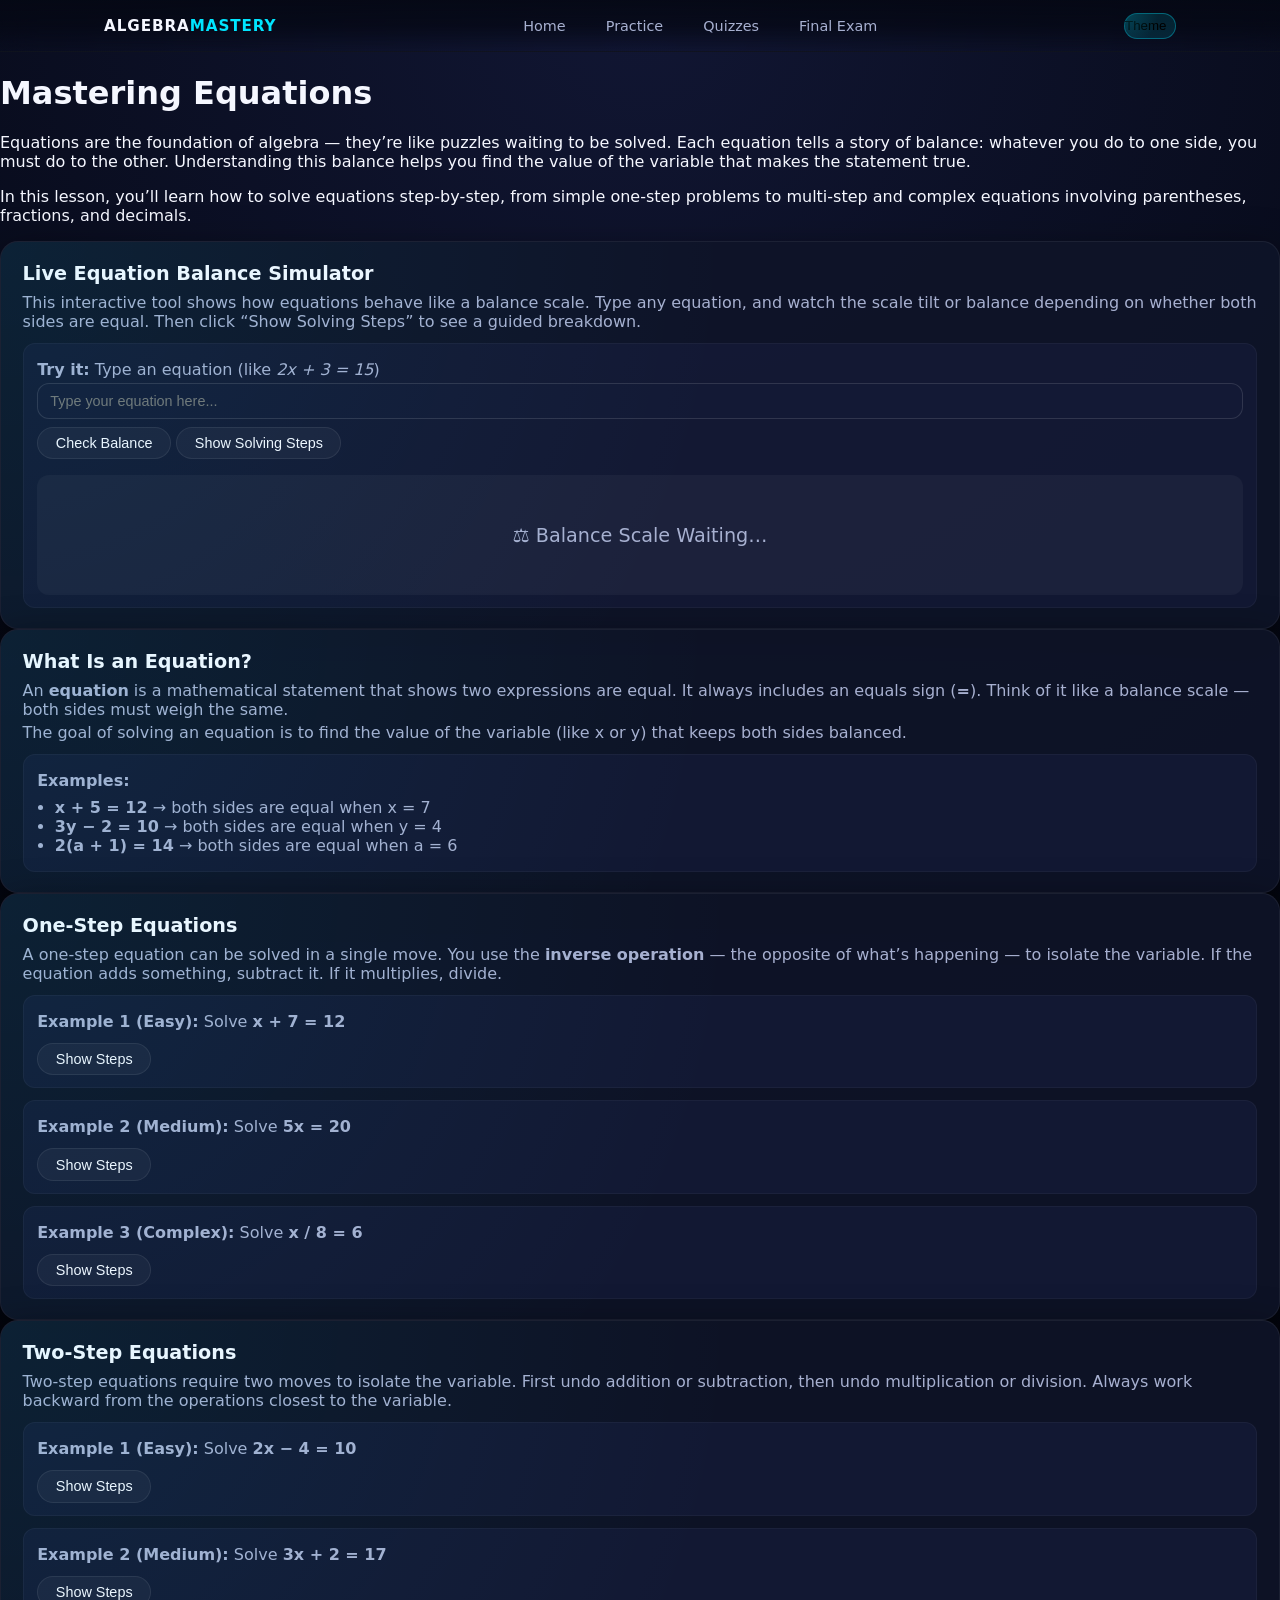
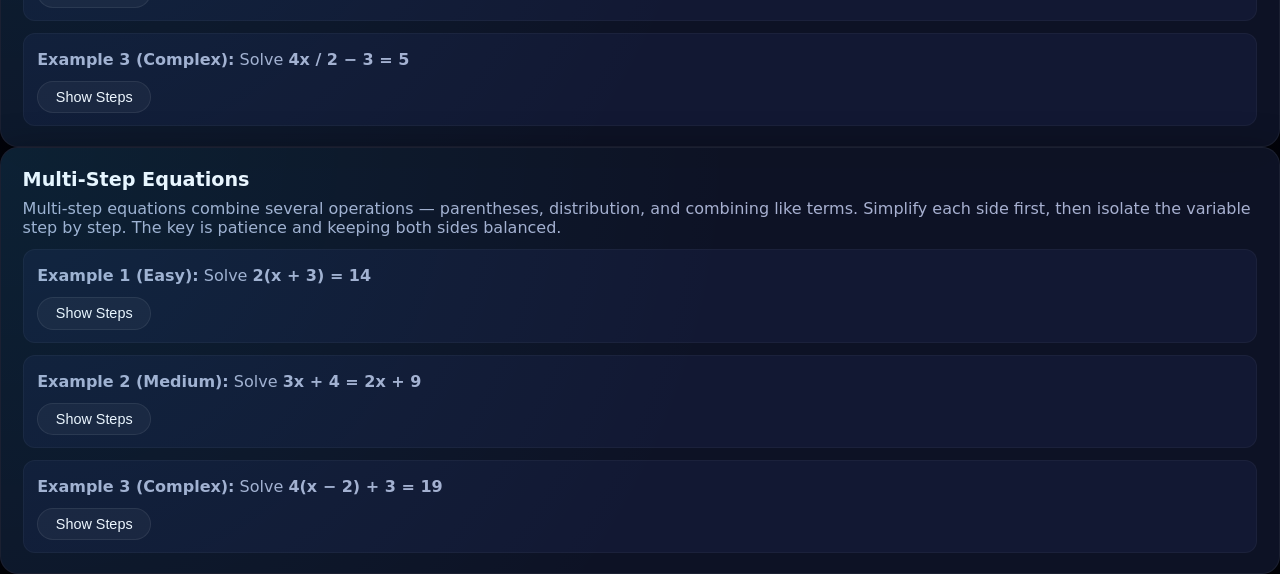
==== commit 2e2da2f1: "Implement live equation balance simulator Added a live equation balance simulator with interactive f" ====
--- a/equations.html
+++ b/equations.html
@@ -44,6 +44,43 @@
 
         <section class="content-area">
 
+            <!-- UNIQUE FEATURE: LIVE EQUATION BALANCER -->
+<section class="lesson-section fade-in">
+    <h2 class="neon">Live Equation Balance Simulator</h2>
+    <p>
+        This interactive tool shows how equations behave like a balance scale.
+        Type any equation, and watch the scale tilt or balance depending on whether
+        both sides are equal. Then click “Show Solving Steps” to see a guided breakdown.
+    </p>
+
+    <div class="interactive-example">
+        <p><strong>Try it:</strong> Type an equation (like <em>2x + 3 = 15</em>)</p>
+
+        <input type="text" id="balance-input" placeholder="Type your equation here..." />
+
+        <button class="btn-secondary" id="balance-check">Check Balance</button>
+        <button class="btn-secondary" id="balance-steps">Show Solving Steps</button>
+
+        <div id="balance-output" class="answer hidden"></div>
+
+        <div id="balance-visual" style="
+            margin-top: 1rem;
+            height: 120px;
+            background: rgba(255,255,255,0.04);
+            border-radius: 12px;
+            display: flex;
+            align-items: center;
+            justify-content: center;
+            font-size: 1.2rem;
+            color: var(--text-soft);
+            transition: transform 0.4s ease;
+        ">
+            ⚖️ Balance Scale Waiting…
+        </div>
+    </div>
+</section>
+
+
             <!-- WHAT IS AN EQUATION -->
             <section class="lesson-section fade-in">
                 <h2 class="neon">What Is an Equation?</h2>
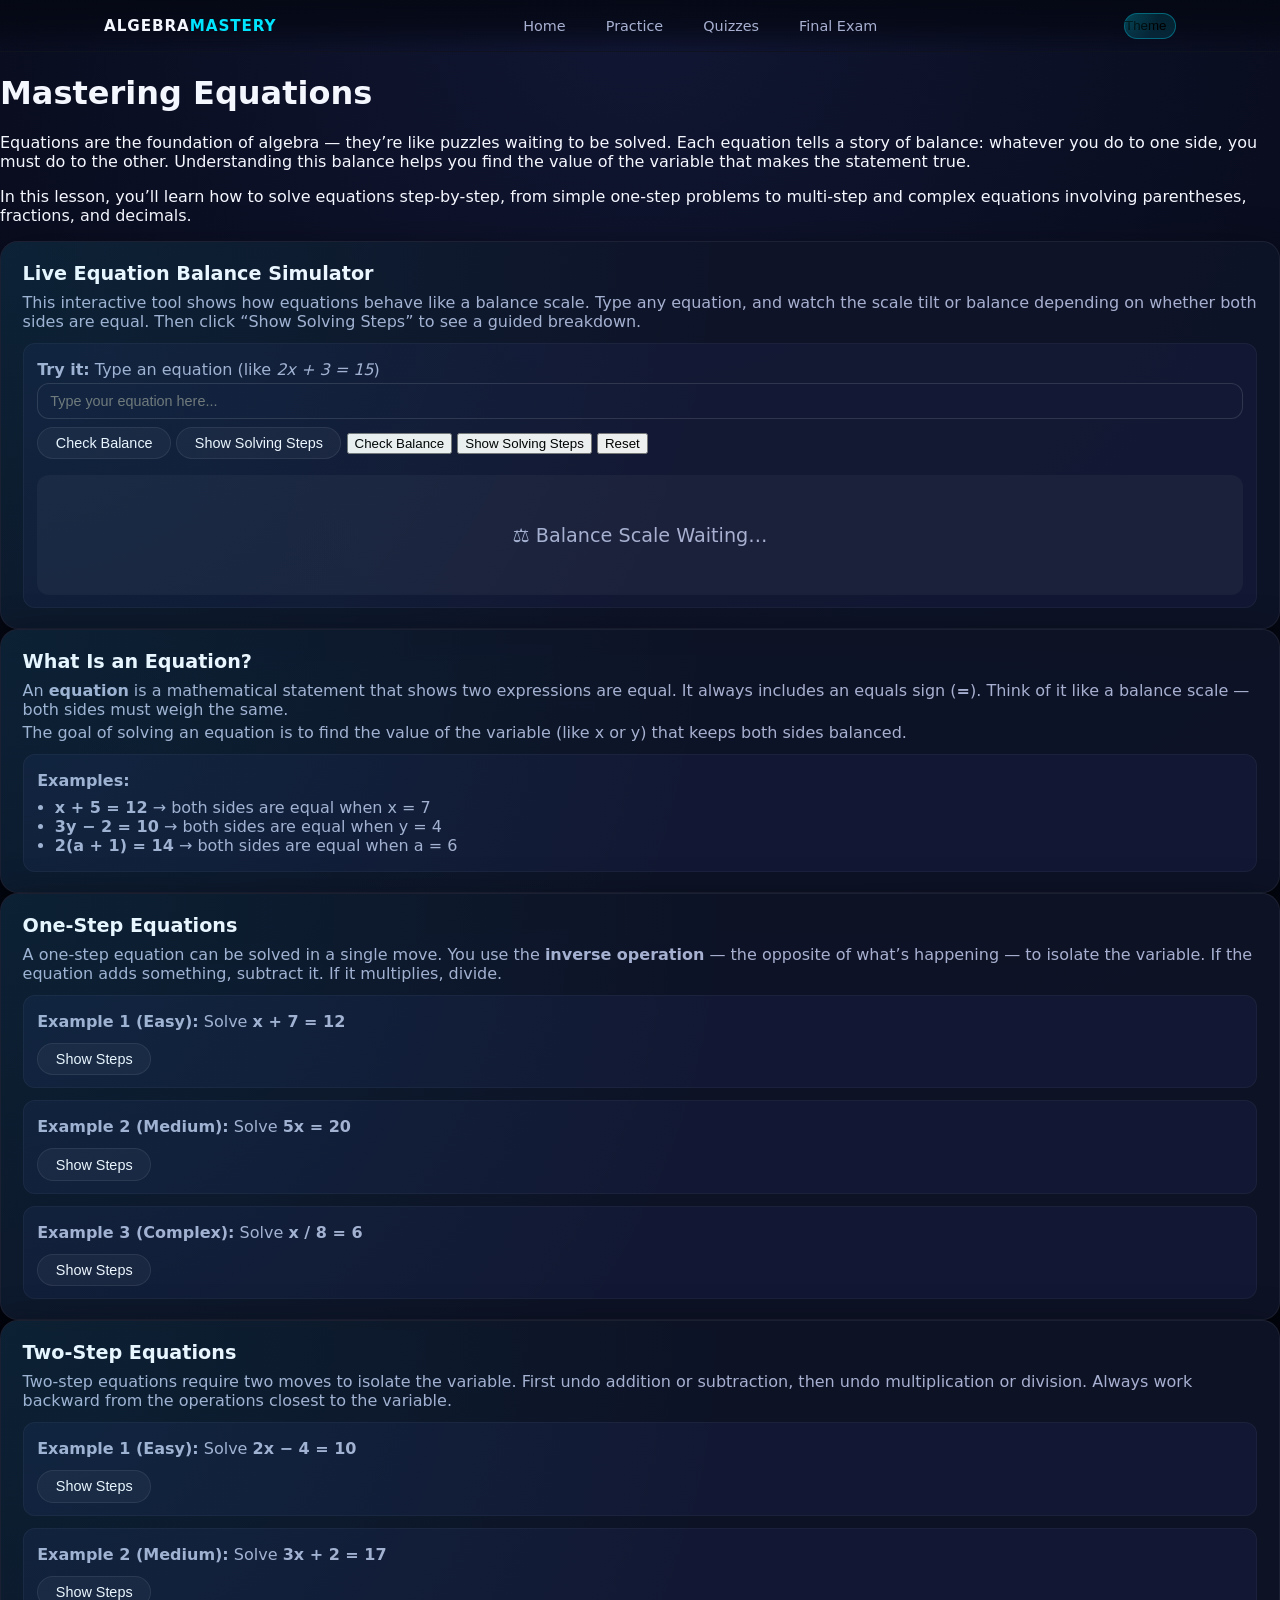
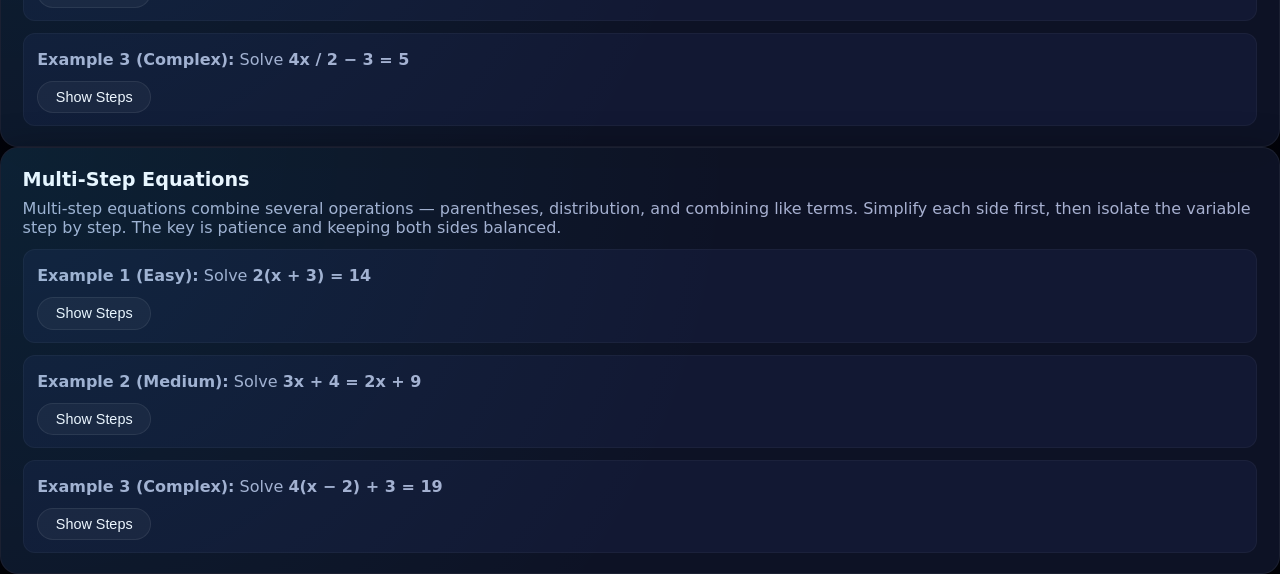
==== commit bdcacb7c: "Update equations.html" ====
--- a/equations.html
+++ b/equations.html
@@ -60,6 +60,9 @@
 
         <button class="btn-secondary" id="balance-check">Check Balance</button>
         <button class="btn-secondary" id="balance-steps">Show Solving Steps</button>
+        <button id="balance-check">Check Balance</button>
+        <button id="balance-steps">Show Solving Steps</button>
+        <button id="balance-reset">Reset</button>
 
         <div id="balance-output" class="answer hidden"></div>
 
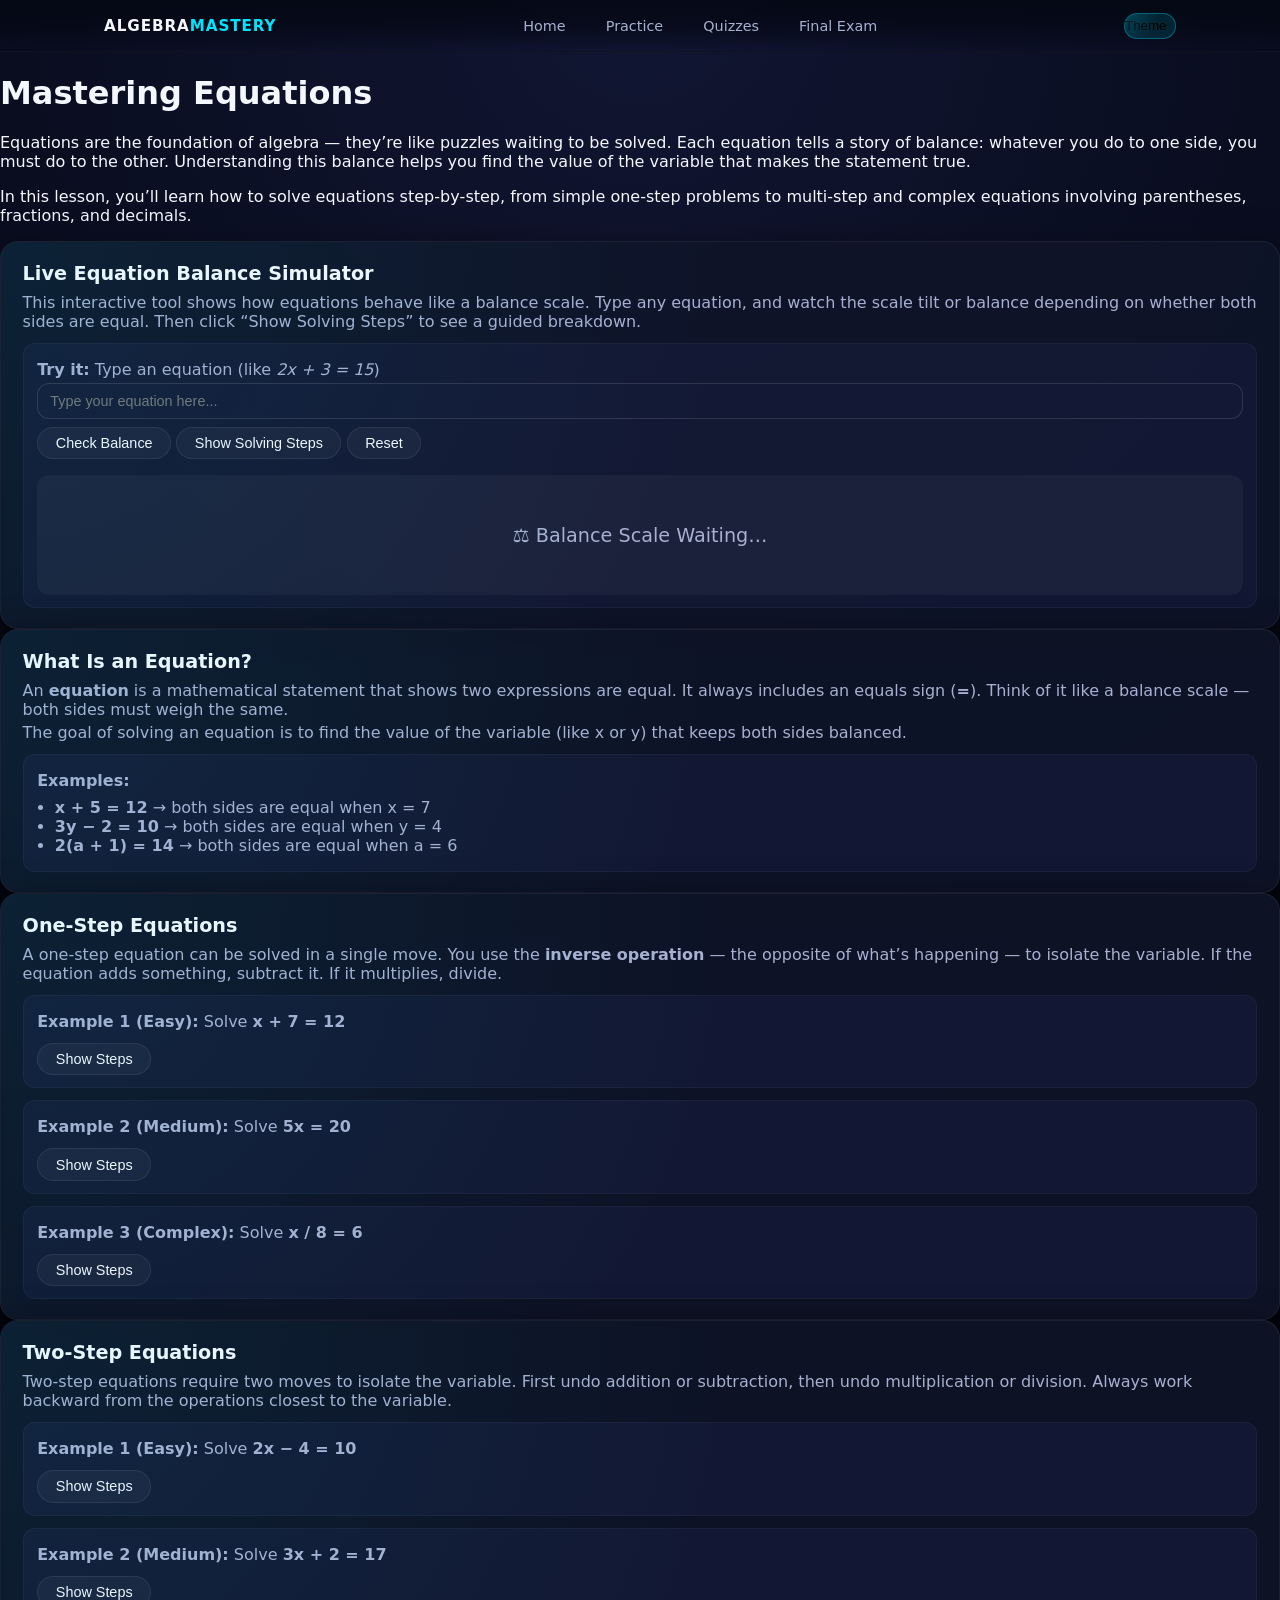
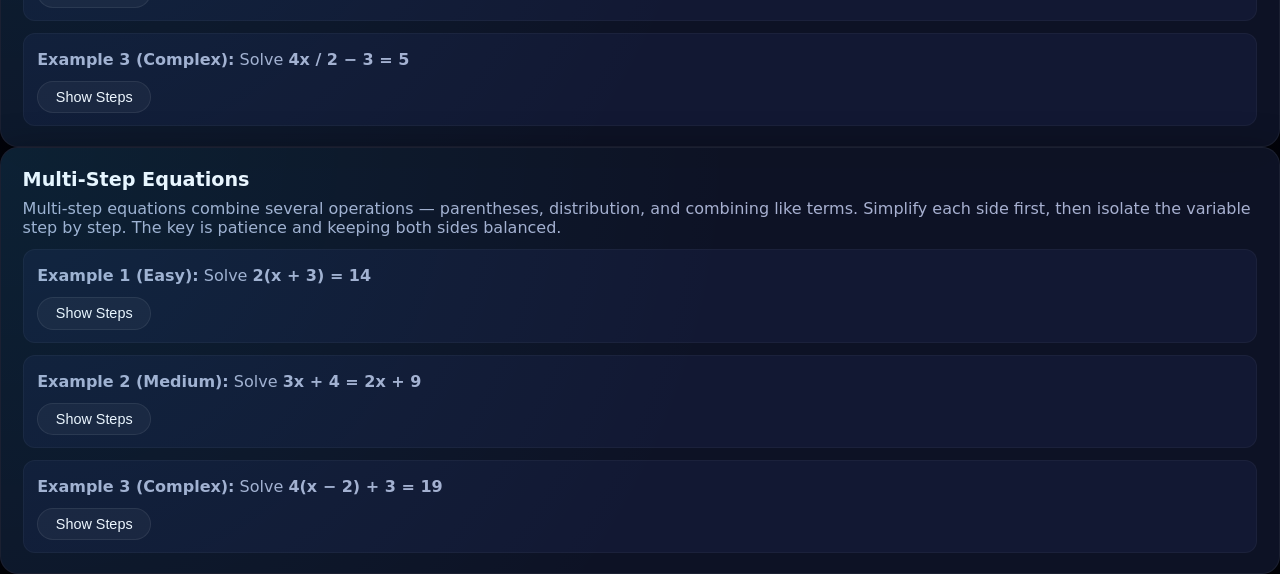
==== commit 18752195: "Refactor Live Equation Balance Simulator section" ====
--- a/equations.html
+++ b/equations.html
@@ -44,47 +44,43 @@
 
         <section class="content-area">
 
-            <!-- UNIQUE FEATURE: LIVE EQUATION BALANCER -->
-<section class="lesson-section fade-in">
-    <h2 class="neon">Live Equation Balance Simulator</h2>
-    <p>
-        This interactive tool shows how equations behave like a balance scale.
-        Type any equation, and watch the scale tilt or balance depending on whether
-        both sides are equal. Then click “Show Solving Steps” to see a guided breakdown.
-    </p>
-
-    <div class="interactive-example">
-        <p><strong>Try it:</strong> Type an equation (like <em>2x + 3 = 15</em>)</p>
-
-        <input type="text" id="balance-input" placeholder="Type your equation here..." />
-
-        <button class="btn-secondary" id="balance-check">Check Balance</button>
-        <button class="btn-secondary" id="balance-steps">Show Solving Steps</button>
-        <button id="balance-check">Check Balance</button>
-        <button id="balance-steps">Show Solving Steps</button>
-        <button id="balance-reset">Reset</button>
-
-        <div id="balance-output" class="answer hidden"></div>
-
-        <div id="balance-visual" style="
-            margin-top: 1rem;
-            height: 120px;
-            background: rgba(255,255,255,0.04);
-            border-radius: 12px;
-            display: flex;
-            align-items: center;
-            justify-content: center;
-            font-size: 1.2rem;
-            color: var(--text-soft);
-            transition: transform 0.4s ease;
-        ">
-            ⚖️ Balance Scale Waiting…
-        </div>
-    </div>
-</section>
-
-
-            <!-- WHAT IS AN EQUATION -->
+            <section class="lesson-section fade-in">
+                <h2 class="neon">Live Equation Balance Simulator</h2>
+                <p>
+                    This interactive tool shows how equations behave like a balance scale.
+                    Type any equation, and watch the scale tilt or balance depending on whether
+                    both sides are equal. Then click “Show Solving Steps” to see a guided breakdown.
+                </p>
+
+                <div class="interactive-example">
+                    <p><strong>Try it:</strong> Type an equation (like <em>2x + 3 = 15</em>)</p>
+
+                    <input type="text" id="balance-input" placeholder="Type your equation here..." />
+
+                    <button class="btn-secondary" id="balance-check">Check Balance</button>
+                    <button class="btn-secondary" id="balance-steps">Show Solving Steps</button>
+                    <button class="btn-secondary" id="balance-reset">Reset</button>
+
+                    <div id="balance-output" class="answer hidden"></div>
+
+                    <div id="balance-visual" style="
+                        margin-top: 1rem;
+                        height: 120px;
+                        background: rgba(255,255,255,0.04);
+                        border-radius: 12px;
+                        display: flex;
+                        align-items: center;
+                        justify-content: center;
+                        font-size: 1.2rem;
+                        color: var(--text-soft);
+                        transition: transform 0.4s ease;
+                    ">
+                        ⚖️ Balance Scale Waiting…
+                    </div>
+                </div>
+            </section>
+
+
             <section class="lesson-section fade-in">
                 <h2 class="neon">What Is an Equation?</h2>
                 <p>
@@ -107,7 +103,6 @@
                 </div>
             </section>
 
-            <!-- ONE-STEP EQUATIONS -->
             <section class="lesson-section fade-in">
                 <h2 class="neon">One‑Step Equations</h2>
                 <p>
@@ -141,7 +136,6 @@
                 </div>
             </section>
 
-            <!-- TWO-STEP EQUATIONS -->
             <section class="lesson-section fade-in">
                 <h2 class="neon">Two‑Step Equations</h2>
                 <p>
@@ -175,7 +169,6 @@
                 </div>
             </section>
 
-            <!-- MULTI-STEP EQUATIONS -->
             <section class="lesson-section fade-in">
                 <h2 class="neon">Multi‑Step Equations</h2>
                 <p>
@@ -206,3 +199,14 @@
                     <p id="eq3c" class="answer hidden">
                         Distribute → 4x − 8 + 3 = 19 → combine like terms → 4x − 5 = 19 → add 5 → 4x = 24 → divide by 4 → x = <strong>6</strong>.
                     </p>
+                </div>
+            </section>
+
+        </section>
+
+    </div>
+
+</div>
+
+</body>
+</html>
